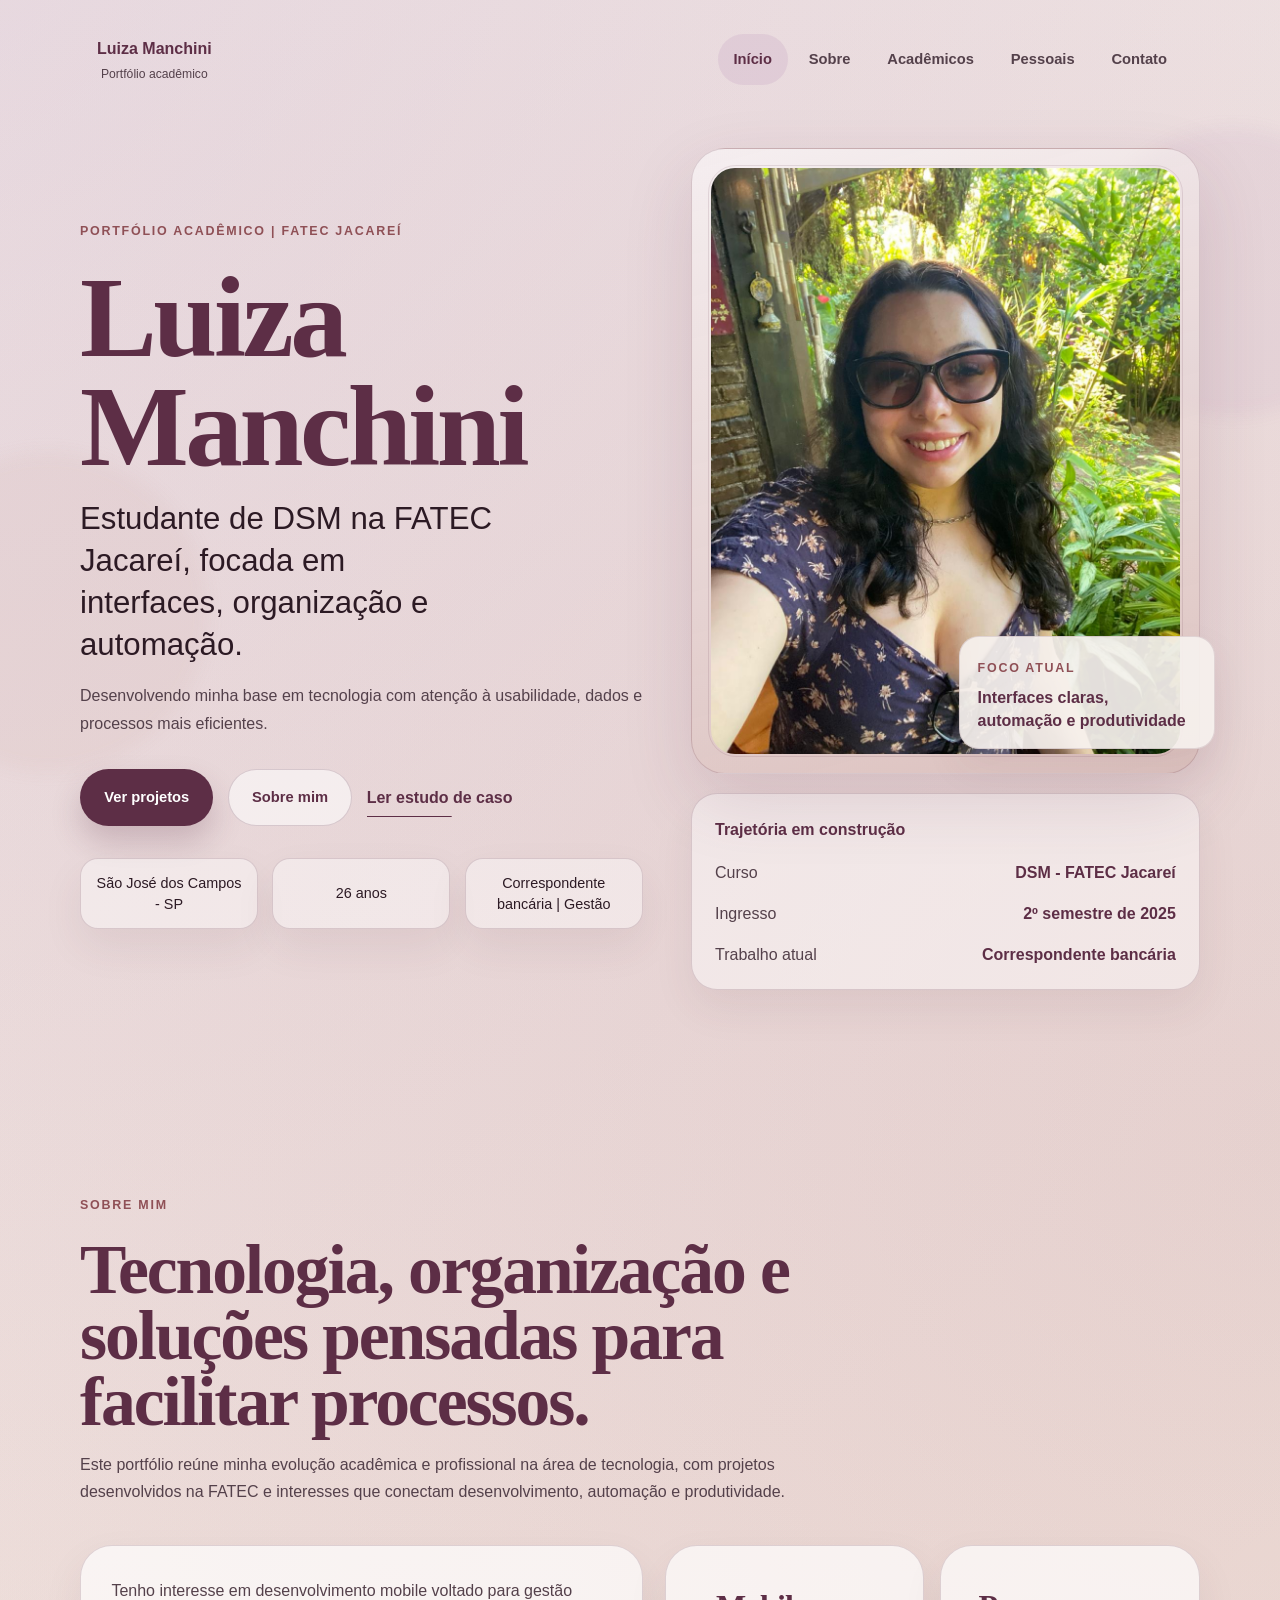
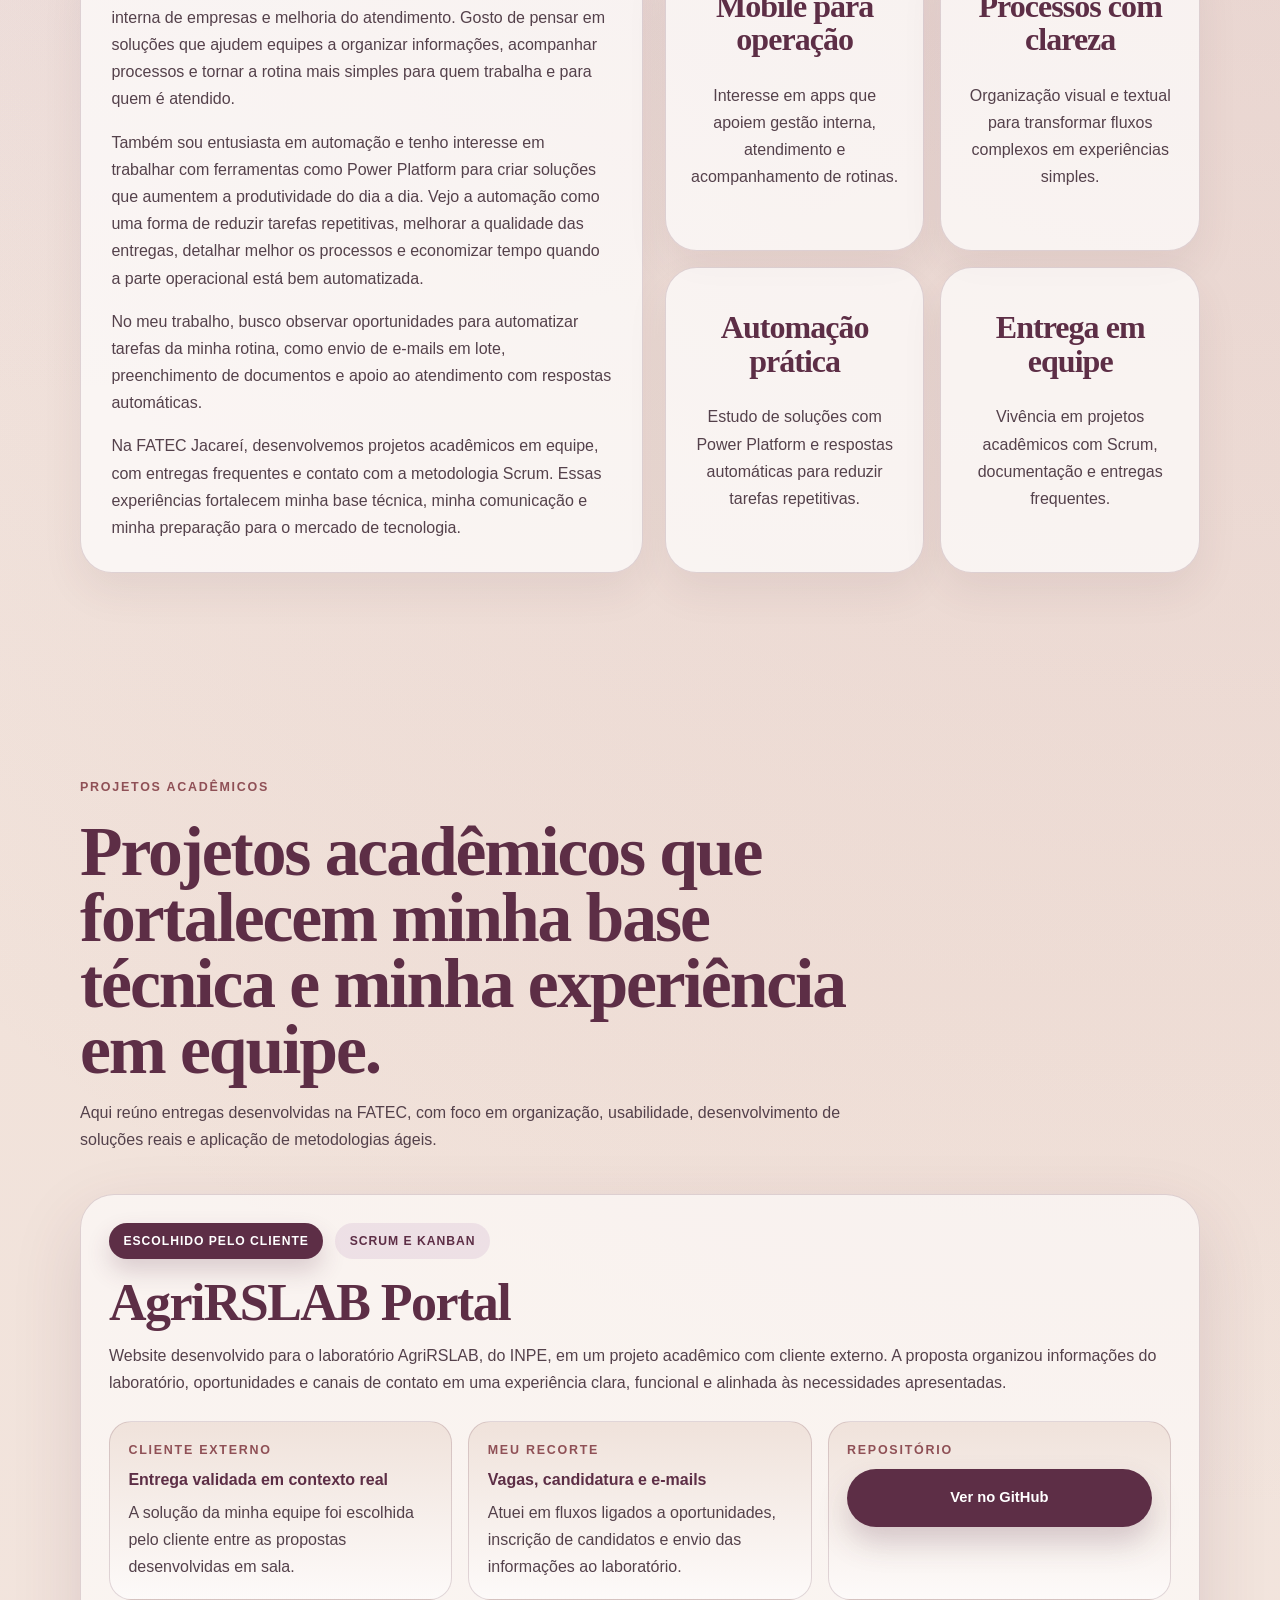
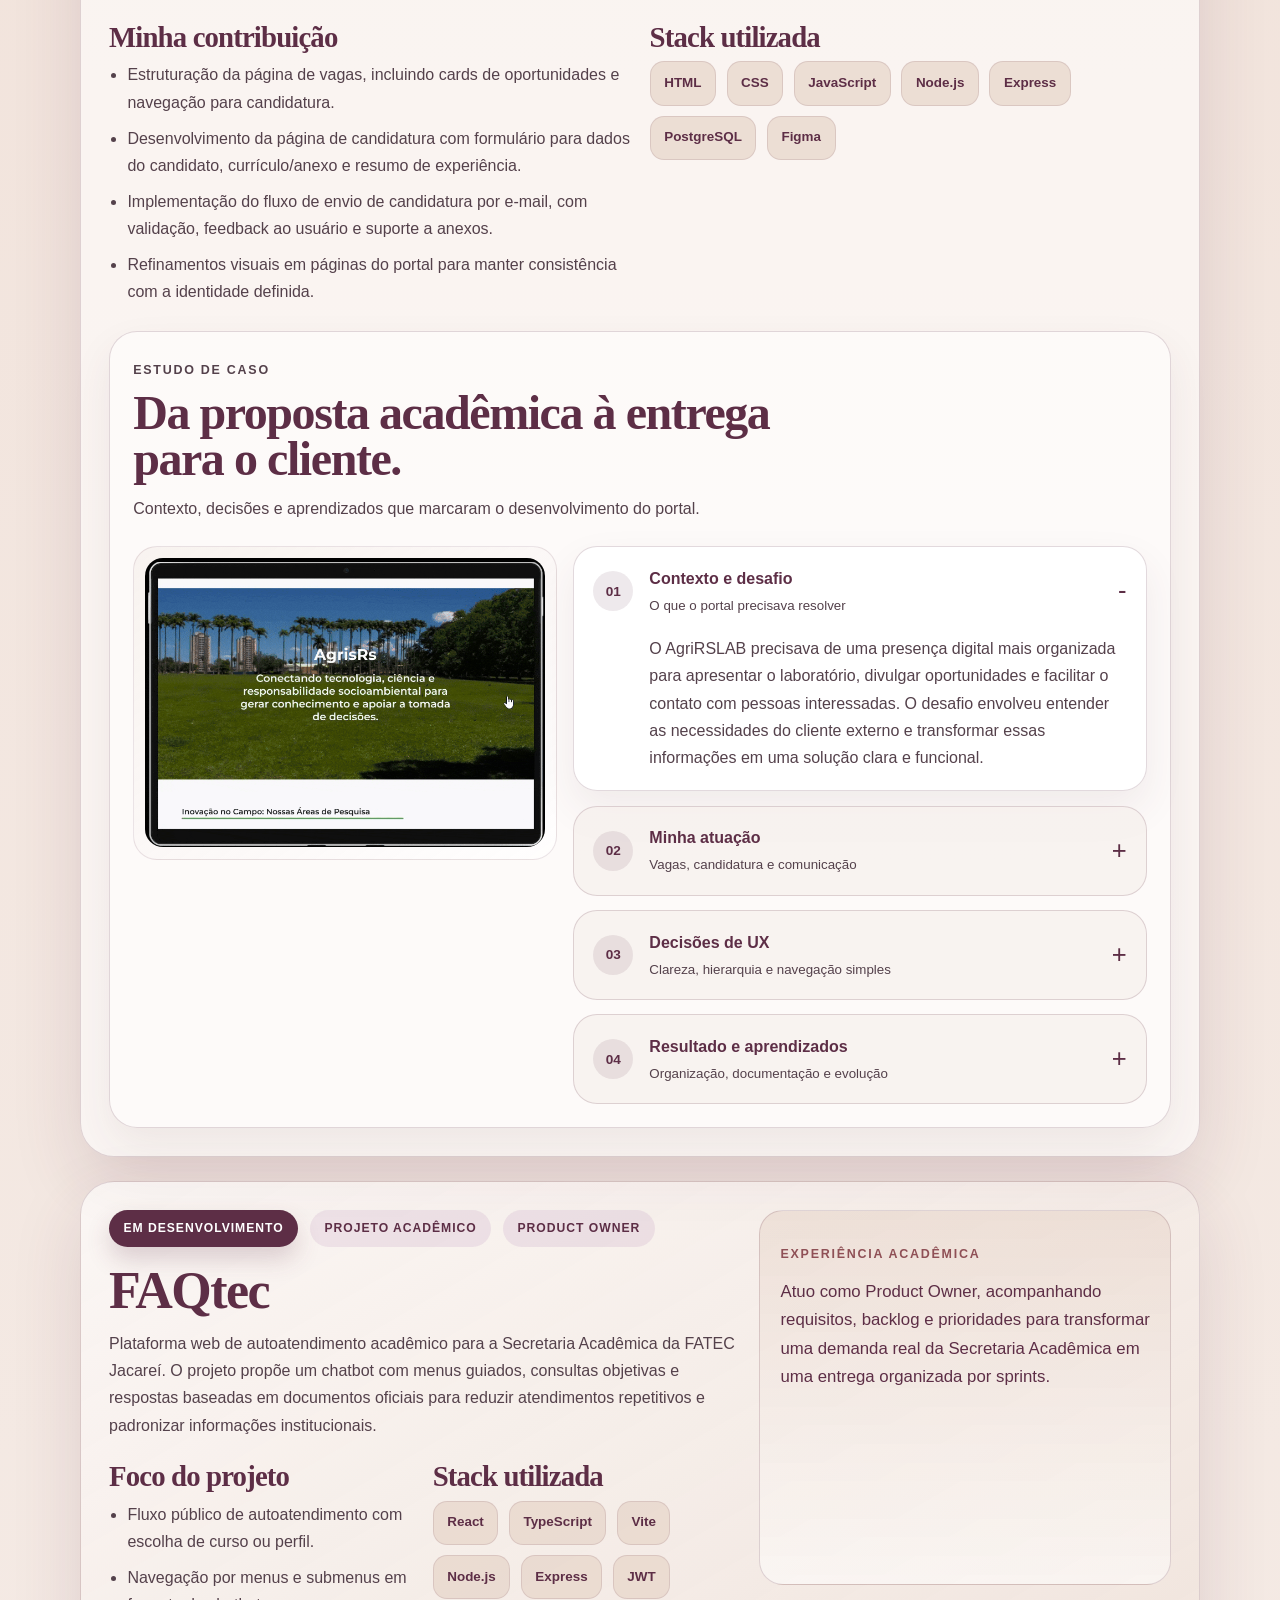
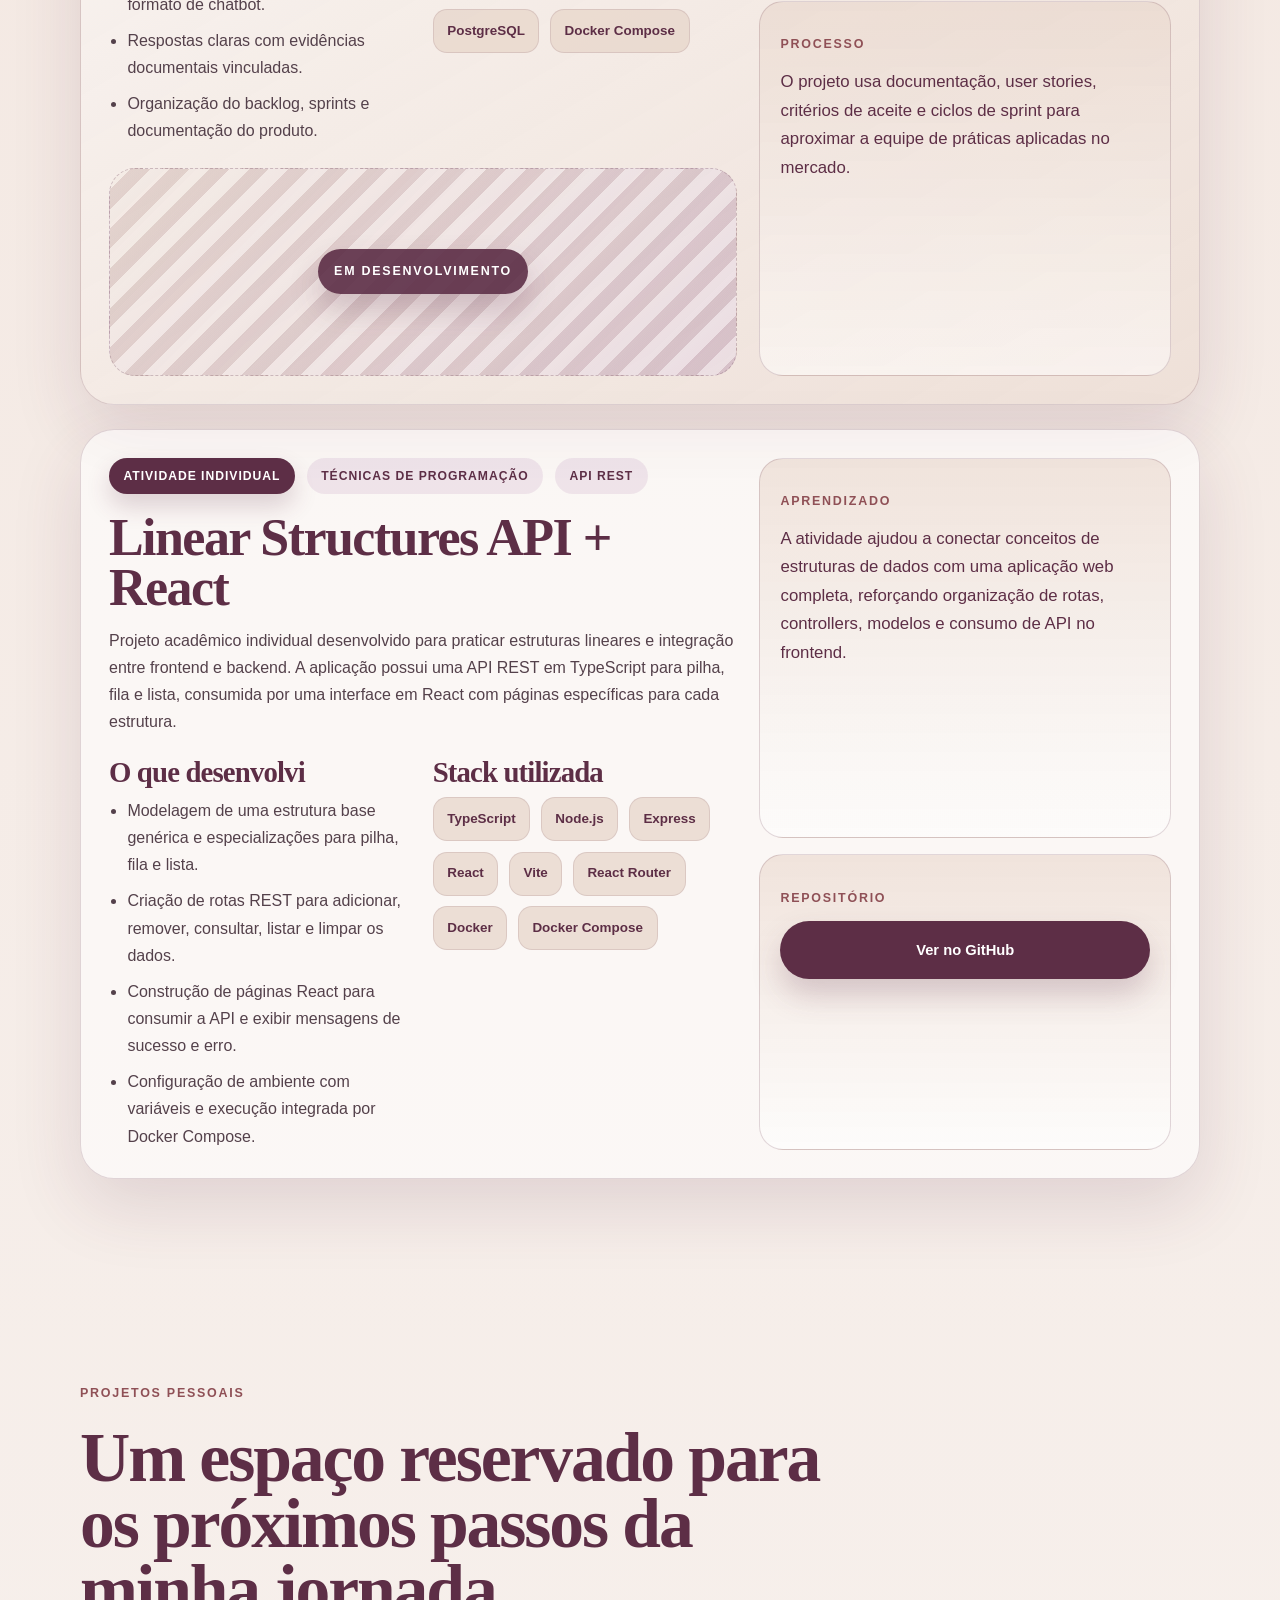
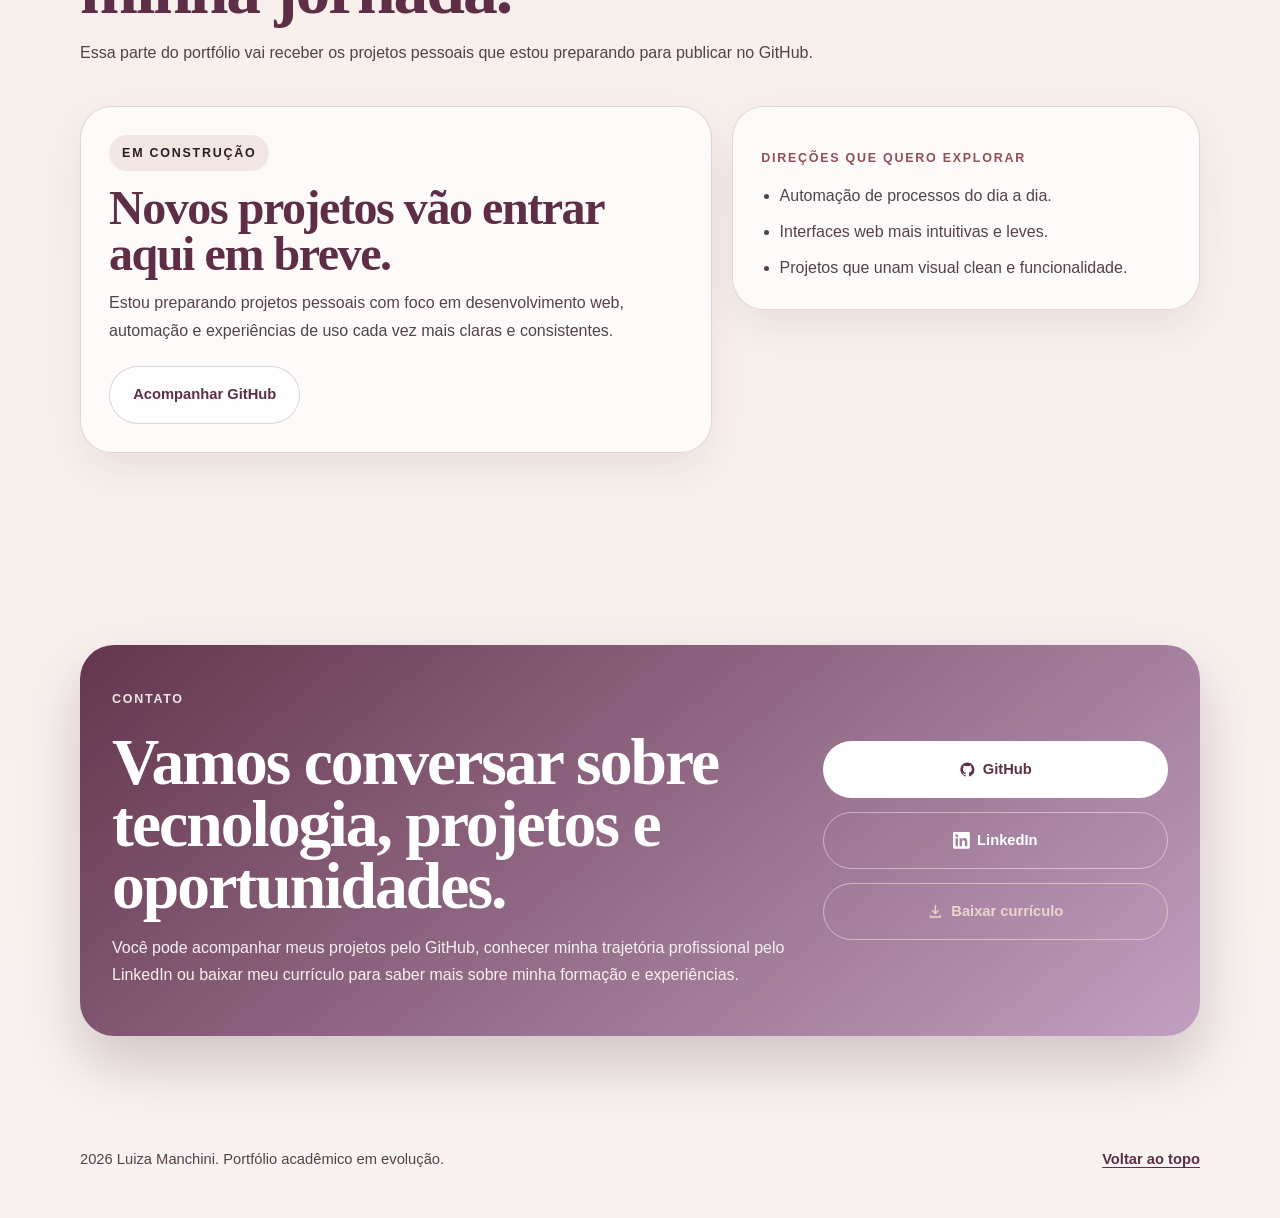
==== docs/index.html @ ffa5f42a "fix docs asset paths for pages" ====
<!doctype html>
<html lang="pt-BR">
<head>
  <meta charset="UTF-8">
  <meta name="viewport" content="width=device-width, initial-scale=1.0">
  <meta name="description" content="Portfólio acadêmico de Luiza Manchini, estudante de Desenvolvimento de Software Multiplataforma na FATEC Jacareí, com foco em interfaces claras, automação e produtividade.">
  <meta name="robots" content="index,follow">
  <meta property="og:locale" content="pt_BR">
  <meta property="og:type" content="website">
  <meta property="og:title" content="Luiza Manchini | Portfólio Acadêmico">
  <meta property="og:description" content="Projetos acadêmicos, processo criativo e evolução de Luiza Manchini em Desenvolvimento de Software Multiplataforma.">
  <meta property="og:image" content="../assets/images/perfil.jpeg">
  <meta name="twitter:card" content="summary_large_image">
  <meta name="twitter:title" content="Luiza Manchini | Portfólio Acadêmico">
  <meta name="twitter:description" content="Projetos acadêmicos, processo criativo e evolução de Luiza Manchini em Desenvolvimento de Software Multiplataforma.">
  <meta name="twitter:image" content="../assets/images/perfil.jpeg">
  <meta name="theme-color" content="#e8d6cb">
  <title>Luiza Manchini | Portfólio Acadêmico</title>
  <link rel="icon" type="image/svg+xml" href="../assets/icons/favicon.svg">
  <link rel="stylesheet" href="../css/style.css">
  <script>document.documentElement.classList.add('js-ready');</script>
  <script src="../js/script.js" defer></script>
</head>
<body>
  <a class="skip-link" href="#conteudo">Ir para o conteúdo principal</a>

  <header class="site-header">
    <div class="container header-inner">
      <div class="header-bar">
        <a class="brand" href="#inicio" aria-label="Ir para o início">
          <span class="brand-copy">
            <strong>Luiza Manchini</strong>
            <span>Portfólio acadêmico</span>
          </span>
        </a>

        <button class="menu-toggle" type="button" aria-expanded="false" aria-controls="site-navigation">
          <span class="menu-toggle-lines" aria-hidden="true">
            <span></span>
            <span></span>
            <span></span>
          </span>
          <span class="menu-toggle-label">Menu</span>
        </button>
      </div>

      <nav class="site-nav" id="site-navigation" aria-label="Navegação principal">
        <ul>
          <li><a href="#inicio">Início</a></li>
          <li><a href="#sobre">Sobre</a></li>
          <li><a href="#academicos">Acadêmicos</a></li>
          <li><a href="#pessoais">Pessoais</a></li>
          <li><a href="#contato">Contato</a></li>
        </ul>
      </nav>
    </div>
  </header>

  <main id="conteudo">
    <section class="section hero" id="inicio">
      <div class="container hero-grid">
        <div class="hero-copy" data-reveal>
          <p class="eyebrow">Portfólio acadêmico | FATEC Jacareí</p>
          <h1>Luiza Manchini</h1>
          <p class="hero-lead">Estudante de DSM na FATEC Jacareí, focada em interfaces, organização e automação.</p>
          <p class="hero-text">Desenvolvendo minha base em tecnologia com atenção à usabilidade, dados e processos mais eficientes.</p>

          <div class="hero-actions">
            <a class="button button-primary" href="#academicos">Ver projetos</a>
            <a class="button button-secondary" href="#sobre">Sobre mim</a>
            <a class="text-link" href="#agri-case">Ler estudo de caso</a>
          </div>

          <ul class="hero-points" aria-label="Informações principais">
            <li>São José dos Campos - SP</li>
            <li>26 anos</li>
            <li>Correspondente bancária | Gestão</li>
          </ul>
        </div>

        <div class="hero-visual" data-reveal>
          <div class="portrait-card">
            <span class="portrait-ring" aria-hidden="true"></span>
            <img src="../assets/images/perfil.jpeg" alt="Retrato de Luiza Manchini" width="960" height="1280" decoding="async" fetchpriority="high">

            <div class="floating-note">
              <span class="note-label">Foco atual</span>
              <strong>Interfaces claras, automação e produtividade</strong>
            </div>
          </div>

          <div class="hero-mini-card">
            <p class="mini-title">Trajetória em construção</p>
            <ul>
              <li><span>Curso</span><strong>DSM - FATEC Jacareí</strong></li>
              <li><span>Ingresso</span><strong>2º semestre de 2025</strong></li>
              <li><span>Trabalho atual</span><strong>Correspondente bancária</strong></li>
            </ul>
          </div>
        </div>
      </div>
    </section>

    <section class="section about-section" id="sobre">
      <div class="container">
        <div class="section-heading" data-reveal>
          <p class="section-kicker">Sobre mim</p>
          <h2>Tecnologia, organização e soluções pensadas para facilitar processos.</h2>
          <p>Este portfólio reúne minha evolução acadêmica e profissional na área de tecnologia, com projetos desenvolvidos na FATEC e interesses que conectam desenvolvimento, automação e produtividade.</p>
        </div>

        <div class="about-grid">
          <article class="about-card" data-reveal>
            <p>Tenho interesse em desenvolvimento mobile voltado para gestão interna de empresas e melhoria do atendimento. Gosto de pensar em soluções que ajudem equipes a organizar informações, acompanhar processos e tornar a rotina mais simples para quem trabalha e para quem é atendido.</p>
            <p>Também sou entusiasta em automação e tenho interesse em trabalhar com ferramentas como Power Platform para criar soluções que aumentem a produtividade do dia a dia. Vejo a automação como uma forma de reduzir tarefas repetitivas, melhorar a qualidade das entregas, detalhar melhor os processos e economizar tempo quando a parte operacional está bem automatizada.</p>
            <p>No meu trabalho, busco observar oportunidades para automatizar tarefas da minha rotina, como envio de e-mails em lote, preenchimento de documentos e apoio ao atendimento com respostas automáticas.</p>
            <p>Na FATEC Jacareí, desenvolvemos projetos acadêmicos em equipe, com entregas frequentes e contato com a metodologia Scrum. Essas experiências fortalecem minha base técnica, minha comunicação e minha preparação para o mercado de tecnologia.</p>
          </article>

          <div class="principles-grid" data-reveal>
            <article class="principle-card">
              <h3>Mobile para operação</h3>
              <p>Interesse em apps que apoiem gestão interna, atendimento e acompanhamento de rotinas.</p>
            </article>

            <article class="principle-card">
              <h3>Processos com clareza</h3>
              <p>Organização visual e textual para transformar fluxos complexos em experiências simples.</p>
            </article>

            <article class="principle-card">
              <h3>Automação prática</h3>
              <p>Estudo de soluções com Power Platform e respostas automáticas para reduzir tarefas repetitivas.</p>
            </article>

            <article class="principle-card">
              <h3>Entrega em equipe</h3>
              <p>Vivência em projetos acadêmicos com Scrum, documentação e entregas frequentes.</p>
            </article>
          </div>
        </div>
      </div>
    </section>

    <section class="section projects-section" id="academicos">
      <div class="container">
        <div class="section-heading" data-reveal>
          <p class="section-kicker">Projetos acadêmicos</p>
          <h2>Projetos acadêmicos que fortalecem minha base técnica e minha experiência em equipe.</h2>
          <p>Aqui reúno entregas desenvolvidas na FATEC, com foco em organização, usabilidade, desenvolvimento de soluções reais e aplicação de metodologias ágeis.</p>
        </div>

        <article class="project-feature project-feature-wide" data-reveal id="agri-case">
          <div class="project-main">
            <div class="project-badges">
              <span class="badge badge-highlight">Escolhido pelo cliente</span>
              <span class="badge">Scrum e Kanban</span>
            </div>

            <h3>AgriRSLAB Portal</h3>
            <p class="project-summary">Website desenvolvido para o laboratório AgriRSLAB, do INPE, em um projeto acadêmico com cliente externo. A proposta organizou informações do laboratório, oportunidades e canais de contato em uma experiência clara, funcional e alinhada às necessidades apresentadas.</p>

            <div class="project-insights" aria-label="Destaques do projeto AgriRSLAB">
              <article class="project-mini-panel">
                <span class="side-eyebrow">Cliente externo</span>
                <strong>Entrega validada em contexto real</strong>
                <p>A solução da minha equipe foi escolhida pelo cliente entre as propostas desenvolvidas em sala.</p>
              </article>

              <article class="project-mini-panel">
                <span class="side-eyebrow">Meu recorte</span>
                <strong>Vagas, candidatura e e-mails</strong>
                <p>Atuei em fluxos ligados a oportunidades, inscrição de candidatos e envio das informações ao laboratório.</p>
              </article>

              <article class="project-mini-panel">
                <span class="side-eyebrow">Repositório</span>
                <a class="button button-primary button-block" href="https://github.com/404NotFound-ABP/AgriRSLAB_Portal" target="_blank" rel="noopener noreferrer">Ver no GitHub</a>
              </article>
            </div>

            <div class="project-split">
              <div>
                <h4>Minha contribuição</h4>
                <ul class="detail-list">
                  <li>Estruturação da página de vagas, incluindo cards de oportunidades e navegação para candidatura.</li>
                  <li>Desenvolvimento da página de candidatura com formulário para dados do candidato, currículo/anexo e resumo de experiência.</li>
                  <li>Implementação do fluxo de envio de candidatura por e-mail, com validação, feedback ao usuário e suporte a anexos.</li>
                  <li>Refinamentos visuais em páginas do portal para manter consistência com a identidade definida.</li>
                </ul>
              </div>

              <div>
                <h4>Stack utilizada</h4>
                <div class="tag-list" aria-label="Tecnologias utilizadas">
                  <span class="tag">HTML</span>
                  <span class="tag">CSS</span>
                  <span class="tag">JavaScript</span>
                  <span class="tag">Node.js</span>
                  <span class="tag">Express</span>
                  <span class="tag">PostgreSQL</span>
                  <span class="tag">Figma</span>
                </div>
              </div>
            </div>

            <section class="case-study-shell" aria-labelledby="case-study-title">
              <div class="case-study-intro">
                <p class="section-kicker">Estudo de caso</p>
                <h4 id="case-study-title">Da proposta acadêmica à entrega para o cliente.</h4>
                <p>Contexto, decisões e aprendizados que marcaram o desenvolvimento do portal.</p>
              </div>

              <div class="case-study-content">
                <div class="project-demo-card">
                  <img src="../assets/images/GifFigma.gif" alt="Demonstração visual do protótipo do projeto AgriRSLAB" loading="lazy" decoding="async">
                </div>

                <div class="case-study-list" aria-label="Etapas do estudo de caso">
                  <details class="case-item" open>
                    <summary>
                      <span class="case-item-index">01</span>
                      <span>
                        <strong>Contexto e desafio</strong>
                        <small>O que o portal precisava resolver</small>
                      </span>
                    </summary>
                    <p>O AgriRSLAB precisava de uma presença digital mais organizada para apresentar o laboratório, divulgar oportunidades e facilitar o contato com pessoas interessadas. O desafio envolveu entender as necessidades do cliente externo e transformar essas informações em uma solução clara e funcional.</p>
                  </details>

                  <details class="case-item">
                    <summary>
                      <span class="case-item-index">02</span>
                      <span>
                        <strong>Minha atuação</strong>
                        <small>Vagas, candidatura e comunicação</small>
                      </span>
                    </summary>
                    <p>Atuei principalmente no fluxo de vagas e candidatura, estruturando a visualização das oportunidades, a tela de inscrição e o envio das informações por e-mail, incluindo validação de campos, retorno para o usuário e suporte a currículo anexado.</p>
                  </details>

                  <details class="case-item">
                    <summary>
                      <span class="case-item-index">03</span>
                      <span>
                        <strong>Decisões de UX</strong>
                        <small>Clareza, hierarquia e navegação simples</small>
                      </span>
                    </summary>
                    <p>As escolhas priorizaram leitura fluida, hierarquia visual clara e caminhos objetivos para que visitantes entendessem rapidamente o laboratório, encontrassem informações importantes e acessassem oportunidades com facilidade.</p>
                  </details>

                  <details class="case-item">
                    <summary>
                      <span class="case-item-index">04</span>
                      <span>
                        <strong>Resultado e aprendizados</strong>
                        <small>Organização, documentação e evolução</small>
                      </span>
                    </summary>
                    <p>Ter a solução escolhida pelo cliente reforçou a importância de alinhar design, funcionalidade e organização em equipe. O uso de Scrum, Kanban, Trello e UML também ajudou a visualizar fluxos, dividir responsabilidades e evoluir a entrega com mais segurança.</p>
                  </details>
                </div>
              </div>
            </section>
          </div>
        </article>

        <article class="project-feature project-feature-secondary" data-reveal>
          <div class="project-main">
            <div class="project-badges">
              <span class="badge badge-highlight">Em desenvolvimento</span>
              <span class="badge">Projeto acadêmico</span>
              <span class="badge">Product Owner</span>
            </div>

            <h3>FAQtec</h3>
            <p class="project-summary">Plataforma web de autoatendimento acadêmico para a Secretaria Acadêmica da FATEC Jacareí. O projeto propõe um chatbot com menus guiados, consultas objetivas e respostas baseadas em documentos oficiais para reduzir atendimentos repetitivos e padronizar informações institucionais.</p>

            <div class="project-split">
              <div>
                <h4>Foco do projeto</h4>
                <ul class="detail-list">
                  <li>Fluxo público de autoatendimento com escolha de curso ou perfil.</li>
                  <li>Navegação por menus e submenus em formato de chatbot.</li>
                  <li>Respostas claras com evidências documentais vinculadas.</li>
                  <li>Organização do backlog, sprints e documentação do produto.</li>
                </ul>
              </div>

              <div>
                <h4>Stack utilizada</h4>
                <div class="tag-list" aria-label="Tecnologias utilizadas no FAQtec">
                  <span class="tag">React</span>
                  <span class="tag">TypeScript</span>
                  <span class="tag">Vite</span>
                  <span class="tag">Node.js</span>
                  <span class="tag">Express</span>
                  <span class="tag">JWT</span>
                  <span class="tag">PostgreSQL</span>
                  <span class="tag">Docker Compose</span>
                </div>
              </div>
            </div>

            <div class="project-placeholder-media" aria-label="Espaço reservado para demonstração visual do FAQtec">
              <span>EM DESENVOLVIMENTO</span>
            </div>
          </div>

          <aside class="project-side">
            <div class="project-side-card">
              <p class="side-eyebrow">Experiência acadêmica</p>
              <p class="side-highlight">Atuo como Product Owner, acompanhando requisitos, backlog e prioridades para transformar uma demanda real da Secretaria Acadêmica em uma entrega organizada por sprints.</p>
            </div>

            <div class="project-side-card">
              <p class="side-eyebrow">Processo</p>
              <p class="side-highlight">O projeto usa documentação, user stories, critérios de aceite e ciclos de sprint para aproximar a equipe de práticas aplicadas no mercado.</p>
            </div>
          </aside>
        </article>

        <article class="project-feature" data-reveal>
          <div class="project-main">
            <div class="project-badges">
              <span class="badge badge-highlight">Atividade individual</span>
              <span class="badge">Técnicas de Programação</span>
              <span class="badge">API REST</span>
            </div>

            <h3>Linear Structures API + React</h3>
            <p class="project-summary">Projeto acadêmico individual desenvolvido para praticar estruturas lineares e integração entre frontend e backend. A aplicação possui uma API REST em TypeScript para pilha, fila e lista, consumida por uma interface em React com páginas específicas para cada estrutura.</p>

            <div class="project-split">
              <div>
                <h4>O que desenvolvi</h4>
                <ul class="detail-list">
                  <li>Modelagem de uma estrutura base genérica e especializações para pilha, fila e lista.</li>
                  <li>Criação de rotas REST para adicionar, remover, consultar, listar e limpar os dados.</li>
                  <li>Construção de páginas React para consumir a API e exibir mensagens de sucesso e erro.</li>
                  <li>Configuração de ambiente com variáveis e execução integrada por Docker Compose.</li>
                </ul>
              </div>

              <div>
                <h4>Stack utilizada</h4>
                <div class="tag-list" aria-label="Tecnologias utilizadas no Linear Structures API + React">
                  <span class="tag">TypeScript</span>
                  <span class="tag">Node.js</span>
                  <span class="tag">Express</span>
                  <span class="tag">React</span>
                  <span class="tag">Vite</span>
                  <span class="tag">React Router</span>
                  <span class="tag">Docker</span>
                  <span class="tag">Docker Compose</span>
                </div>
              </div>
            </div>
          </div>

          <aside class="project-side">
            <div class="project-side-card">
              <p class="side-eyebrow">Aprendizado</p>
              <p class="side-highlight">A atividade ajudou a conectar conceitos de estruturas de dados com uma aplicação web completa, reforçando organização de rotas, controllers, modelos e consumo de API no frontend.</p>
            </div>

            <div class="project-side-card">
              <p class="side-eyebrow">Repositório</p>
              <a class="button button-primary button-block" href="https://github.com/Luiza-Manchini/linear-structures-api-react" target="_blank" rel="noopener noreferrer">Ver no GitHub</a>
            </div>
          </aside>
        </article>
      </div>
    </section>

    <section class="section personal-section" id="pessoais">
      <div class="container">
        <div class="section-heading" data-reveal>
          <p class="section-kicker">Projetos pessoais</p>
          <h2>Um espaço reservado para os próximos passos da minha jornada.</h2>
          <p>Essa parte do portfólio vai receber os projetos pessoais que estou preparando para publicar no GitHub.</p>
        </div>

        <div class="personal-grid">
          <article class="placeholder-card" data-reveal>
            <span class="status-pill">Em construção</span>
            <h3>Novos projetos vão entrar aqui em breve.</h3>
            <p>Estou preparando projetos pessoais com foco em desenvolvimento web, automação e experiências de uso cada vez mais claras e consistentes.</p>
            <a class="button button-secondary" href="https://github.com/Luiza-Manchini" target="_blank" rel="noopener noreferrer">Acompanhar GitHub</a>
          </article>

          <aside class="idea-card" data-reveal>
            <p class="side-eyebrow">Direções que quero explorar</p>
            <ul class="detail-list">
              <li>Automação de processos do dia a dia.</li>
              <li>Interfaces web mais intuitivas e leves.</li>
              <li>Projetos que unam visual clean e funcionalidade.</li>
            </ul>
          </aside>
        </div>
      </div>
    </section>

    <section class="section contact-section" id="contato">
      <div class="container contact-shell" data-reveal>
        <div class="contact-copy">
          <p class="section-kicker">Contato</p>
          <h2>Vamos conversar sobre tecnologia, projetos e oportunidades.</h2>
          <p>Você pode acompanhar meus projetos pelo GitHub, conhecer minha trajetória profissional pelo LinkedIn ou baixar meu currículo para saber mais sobre minha formação e experiências.</p>
        </div>

        <div class="contact-actions">
          <a class="button button-primary button-block" href="https://github.com/Luiza-Manchini" target="_blank" rel="noopener noreferrer">
            <svg class="button-icon" viewBox="0 0 24 24" aria-hidden="true"><path d="M12 2C6.48 2 2 6.58 2 12.26c0 4.54 2.87 8.39 6.84 9.75.5.09.68-.22.68-.49 0-.24-.01-.88-.01-1.73-2.78.62-3.37-1.37-3.37-1.37-.45-1.18-1.11-1.49-1.11-1.49-.91-.64.07-.63.07-.63 1 .07 1.53 1.06 1.53 1.06.9 1.57 2.36 1.12 2.93.86.09-.67.35-1.12.63-1.38-2.22-.26-4.56-1.14-4.56-5.07 0-1.12.39-2.03 1.03-2.75-.1-.26-.45-1.3.1-2.71 0 0 .84-.28 2.75 1.05A9.34 9.34 0 0 1 12 7.02c.85 0 1.7.12 2.5.34 1.9-1.33 2.74-1.05 2.74-1.05.55 1.41.2 2.45.1 2.71.64.72 1.03 1.63 1.03 2.75 0 3.94-2.34 4.8-4.57 5.06.36.32.68.95.68 1.92 0 1.38-.01 2.5-.01 2.84 0 .27.18.59.69.49A10.1 10.1 0 0 0 22 12.26C22 6.58 17.52 2 12 2Z"/></svg>
            GitHub
          </a>
          <a class="button button-secondary button-block" href="https://www.linkedin.com/in/luiza-manchini-b51a7b336/" target="_blank" rel="noopener noreferrer">
            <svg class="button-icon" viewBox="0 0 24 24" aria-hidden="true"><path d="M20.45 20.45h-3.56v-5.58c0-1.33-.03-3.04-1.85-3.04-1.85 0-2.13 1.44-2.13 2.94v5.68H9.35V8.98h3.42v1.57h.05c.48-.9 1.64-1.85 3.37-1.85 3.6 0 4.27 2.37 4.27 5.46v6.29ZM5.33 7.41a2.06 2.06 0 1 1 0-4.12 2.06 2.06 0 0 1 0 4.12Zm1.78 13.04H3.55V8.98h3.56v11.47ZM22.22 0H1.77C.79 0 0 .77 0 1.72v20.56C0 23.23.79 24 1.77 24h20.45c.98 0 1.78-.77 1.78-1.72V1.72C24 .77 23.2 0 22.22 0Z"/></svg>
            LinkedIn
          </a>
          <a class="button button-secondary button-block" href="../assets/documents/CV.pdf" download>
            <svg class="button-icon" viewBox="0 0 24 24" aria-hidden="true"><path d="M12 3a1 1 0 0 1 1 1v8.59l2.3-2.3a1 1 0 1 1 1.4 1.42l-4 4a1 1 0 0 1-1.4 0l-4-4a1 1 0 1 1 1.4-1.42l2.3 2.3V4a1 1 0 0 1 1-1Zm-7 14a1 1 0 0 1 1 1v1h12v-1a1 1 0 1 1 2 0v2a1 1 0 0 1-1 1H5a1 1 0 0 1-1-1v-2a1 1 0 0 1 1-1Z"/></svg>
            Baixar currículo
          </a>
        </div>
      </div>
    </section>
  </main>

  <footer class="site-footer">
    <div class="container footer-inner">
      <p><span id="current-year"></span> Luiza Manchini. Portfólio acadêmico em evolução.</p>
      <a href="#inicio">Voltar ao topo</a>
    </div>
  </footer>
</body>
</html>
---- css/style.css ----
:root {
  --powder-petal: #e8d6cb;
  --cotton-rose: #d0ada7;
  --terracotta-clay: #8f5056;
  --blackberry-cream: #5d2e46;
  --amethyst-smoke: #b58db6;
  --paper: #f7f1ee;
  --ink: #2c1a24;
  --muted: #54414b;
  --border: rgba(93, 46, 70, 0.18);
  --surface: rgba(255, 255, 255, 0.68);
  --shadow-soft: 0 18px 40px rgba(93, 46, 70, 0.08);
  --shadow-strong: 0 26px 70px rgba(93, 46, 70, 0.14);
  --radius-lg: 32px;
  --radius-md: 24px;
  --radius-sm: 18px;
}

* {
  box-sizing: border-box;
}

html {
  scroll-behavior: smooth;
  scroll-padding-top: 7rem;
}

body {
  margin: 0;
  min-height: 100vh;
  font-family: "Sora", sans-serif;
  color: var(--ink);
  line-height: 1.7;
  background:
    radial-gradient(circle at top left, rgba(181, 141, 182, 0.22), transparent 26%),
    radial-gradient(circle at right 15%, rgba(173, 106, 108, 0.18), transparent 30%),
    linear-gradient(180deg, #f7f1ee 0%, #f1e2da 34%, #f8f3f0 100%);
}

body::before,
body::after {
  content: "";
  position: fixed;
  inset: auto;
  border-radius: 999px;
  pointer-events: none;
  filter: blur(8px);
  opacity: 0.6;
  z-index: 0;
}

body::before {
  top: 8rem;
  right: -6rem;
  width: 18rem;
  height: 18rem;
  background: rgba(181, 141, 182, 0.18);
}

body::after {
  left: -7rem;
  bottom: 8rem;
  width: 20rem;
  height: 20rem;
  background: rgba(208, 173, 167, 0.22);
}

img {
  display: block;
  max-width: 100%;
  height: auto;
}

a {
  color: inherit;
  text-decoration: none;
  text-decoration-thickness: 0.08em;
  text-underline-offset: 0.18em;
}

a:focus-visible,
button:focus-visible {
  outline: 3px solid rgba(93, 46, 70, 0.38);
  outline-offset: 4px;
}

button,
input,
textarea,
select {
  font: inherit;
}

.skip-link {
  position: absolute;
  top: -4rem;
  left: 1rem;
  padding: 0.9rem 1.1rem;
  border-radius: 999px;
  background: var(--blackberry-cream);
  color: #fff;
  z-index: 30;
}

.skip-link:focus {
  top: 1rem;
}

.container {
  width: min(1120px, calc(100% - 2rem));
  margin: 0 auto;
  position: relative;
  z-index: 1;
}

.section {
  padding: 6rem 0;
  scroll-margin-top: 7rem;
}

.site-header {
  position: sticky;
  top: 0;
  z-index: 20;
  padding-top: 1rem;
}

.header-inner {
  display: flex;
  align-items: center;
  justify-content: space-between;
  gap: 1.25rem;
  padding: 0.9rem 1rem;
  border-radius: 999px;
  border: 1px solid transparent;
  transition: background-color 0.3s ease, border-color 0.3s ease, box-shadow 0.3s ease, transform 0.3s ease;
}

.header-bar {
  display: flex;
  align-items: center;
  justify-content: space-between;
  gap: 1rem;
  flex: 1 1 0;
}

.site-header.is-scrolled .header-inner {
  background: rgba(247, 241, 238, 0.92);
  border-color: var(--border);
  box-shadow: var(--shadow-soft);
}

@supports (backdrop-filter: blur(16px)) {
  .site-header.is-scrolled .header-inner {
    background: rgba(247, 241, 238, 0.82);
    backdrop-filter: blur(16px);
  }
}

.brand {
  display: inline-flex;
  align-items: center;
  padding: 0.2rem 0;
  min-width: 12rem;
}

.brand-copy {
  display: grid;
  gap: 0.12rem;
  text-align: center;
}

.brand-copy strong {
  font-size: 1rem;
  color: var(--blackberry-cream);
}

.brand-copy span {
  font-size: 0.76rem;
  color: var(--muted);
}

.menu-toggle {
  display: none;
  align-items: center;
  gap: 0.75rem;
  padding: 0.75rem 0.95rem;
  border: 1px solid rgba(93, 46, 70, 0.2);
  border-radius: 999px;
  background: rgba(255, 255, 255, 0.6);
  color: var(--blackberry-cream);
  font-weight: 600;
}

.menu-toggle-lines {
  display: grid;
  gap: 0.22rem;
}

.menu-toggle-lines span {
  width: 1rem;
  height: 2px;
  border-radius: 999px;
  background: currentColor;
  transform-origin: center;
  transition: transform 0.25s ease, opacity 0.25s ease;
}

.menu-toggle[aria-expanded="true"] .menu-toggle-lines span:nth-child(1) {
  transform: translateY(6px) rotate(45deg);
}

.menu-toggle[aria-expanded="true"] .menu-toggle-lines span:nth-child(2) {
  opacity: 0;
}

.menu-toggle[aria-expanded="true"] .menu-toggle-lines span:nth-child(3) {
  transform: translateY(-6px) rotate(-45deg);
}

.site-nav {
  min-width: 0;
}

.site-nav ul {
  display: flex;
  align-items: center;
  gap: 0.3rem;
  list-style: none;
  margin: 0;
  padding: 0;
}

.site-nav a {
  display: inline-flex;
  align-items: center;
  justify-content: center;
  padding: 0.8rem 1rem;
  border-radius: 999px;
  color: var(--muted);
  font-size: 0.92rem;
  font-weight: 600;
  white-space: nowrap;
  transition: color 0.25s ease, background-color 0.25s ease;
}

.site-nav a:hover,
.site-nav a.is-active,
.site-nav a[aria-current="location"] {
  color: var(--blackberry-cream);
  background: rgba(181, 141, 182, 0.18);
}

.hero {
  padding-top: 2.8rem;
}

.hero-grid {
  display: grid;
  grid-template-columns: minmax(0, 1.05fr) minmax(340px, 0.95fr);
  gap: 3rem;
  align-items: center;
}

.eyebrow,
.section-kicker,
.note-label,
.side-eyebrow,
.status-pill {
  display: inline-flex;
  align-items: center;
  gap: 0.35rem;
  font-size: 0.78rem;
  font-weight: 700;
  letter-spacing: 0.14em;
  text-transform: uppercase;
}

.eyebrow,
.section-kicker,
.note-label,
.side-eyebrow {
  color: var(--terracotta-clay);
}

h1,
h2,
h3,
h4 {
  margin: 0;
  font-family: "Cormorant Garamond", serif;
  font-weight: 600;
  line-height: 0.95;
  letter-spacing: -0.03em;
}

h1 {
  margin-top: 0.5rem;
  margin-bottom: 1rem;
  font-size: clamp(4rem, 12vw, 7.2rem);
  color: var(--blackberry-cream);
}

.hero-lead {
  max-width: 24ch;
  margin: 0 0 1rem;
  font-size: clamp(1.35rem, 2.7vw, 1.95rem);
  line-height: 1.35;
}

.hero-text,
.section-heading p:not(.section-kicker),
.project-summary,
.placeholder-card p,
.about-card p,
.contact-copy p:last-child,
.detail-list,
.principle-card p {
  color: var(--muted);
}

.hero-text {
  max-width: 38rem;
  margin: 0 0 2rem;
}

.hero-actions {
  display: flex;
  flex-wrap: wrap;
  gap: 0.9rem;
  margin-bottom: 2rem;
}

.button {
  display: inline-flex;
  align-items: center;
  justify-content: center;
  gap: 0.45rem;
  padding: 0.95rem 1.45rem;
  border: 1px solid transparent;
  border-radius: 999px;
  font-size: 0.92rem;
  font-weight: 600;
  transition: transform 0.25s ease, background-color 0.25s ease, border-color 0.25s ease, color 0.25s ease, box-shadow 0.25s ease;
}

.button-icon {
  width: 1.05rem;
  height: 1.05rem;
  flex: 0 0 auto;
  fill: currentColor;
}

.button:hover {
  transform: translateY(-2px);
}

.button-primary {
  background: var(--blackberry-cream);
  color: #fff;
  box-shadow: 0 16px 30px rgba(93, 46, 70, 0.22);
}

.button-primary:hover {
  background: #4d2238;
}

.button-secondary {
  background: rgba(255, 255, 255, 0.56);
  border-color: rgba(93, 46, 70, 0.2);
  color: var(--blackberry-cream);
}

.button-secondary:hover {
  background: rgba(255, 255, 255, 0.78);
}

.button-block {
  width: 100%;
}

.text-link {
  align-self: center;
  padding: 0.85rem 0;
  color: var(--blackberry-cream);
  font-weight: 600;
  position: relative;
}

.text-link::after {
  content: "";
  position: absolute;
  left: 0;
  bottom: 0.5rem;
  width: 100%;
  height: 1px;
  background: currentColor;
  transform: scaleX(0.58);
  transform-origin: left;
  transition: transform 0.25s ease;
}

.text-link:hover::after {
  transform: scaleX(1);
}

.hero-points {
  display: grid;
  grid-template-columns: repeat(3, minmax(0, 1fr));
  gap: 0.9rem;
  list-style: none;
  margin: 0;
  padding: 0;
}

.hero-points li {
  min-height: 4.45rem;
  display: flex;
  align-items: center;
  justify-content: center;
  padding: 0.82rem 0.95rem;
  border-radius: 18px;
  border: 1px solid var(--border);
  background: rgba(255, 255, 255, 0.42);
  box-shadow: var(--shadow-soft);
  font-size: 0.9rem;
  line-height: 1.45;
  text-align: center;
}

.portrait-card,
.hero-mini-card,
.about-card,
.principle-card,
.project-feature,
.placeholder-card,
.idea-card {
  border: 1px solid var(--border);
  box-shadow: var(--shadow-soft);
}

.portrait-card {
  position: relative;
  padding: 1.2rem;
  border-radius: 34px;
  background: linear-gradient(165deg, rgba(255, 255, 255, 0.55), rgba(208, 173, 167, 0.48));
  box-shadow: var(--shadow-strong);
}

.portrait-ring {
  position: absolute;
  inset: 1rem;
  border: 1px solid rgba(93, 46, 70, 0.12);
  border-radius: 28px;
  pointer-events: none;
}

.portrait-card img {
  width: 100%;
  aspect-ratio: 4 / 5;
  object-fit: cover;
  border-radius: 24px;
}

.floating-note {
  position: absolute;
  right: -1rem;
  bottom: 1.5rem;
  max-width: 16rem;
  padding: 1rem 1.1rem;
  border-radius: 20px;
  border: 1px solid rgba(93, 46, 70, 0.14);
  background: rgba(247, 241, 238, 0.92);
  box-shadow: var(--shadow-soft);
}

.floating-note strong {
  display: block;
  margin-top: 0.35rem;
  color: var(--blackberry-cream);
  line-height: 1.45;
}

.hero-mini-card {
  margin-top: 1.2rem;
  padding: 1.35rem 1.45rem;
  border-radius: 26px;
  background: rgba(255, 255, 255, 0.45);
}

.mini-title {
  margin: 0;
  color: var(--blackberry-cream);
  font-weight: 600;
}

.hero-mini-card ul {
  display: grid;
  gap: 0.85rem;
  list-style: none;
  margin: 1rem 0 0;
  padding: 0;
}

.hero-mini-card li {
  display: flex;
  justify-content: space-between;
  gap: 1rem;
}

.hero-mini-card span {
  color: var(--muted);
}

.hero-mini-card strong {
  text-align: right;
  color: var(--blackberry-cream);
}

.section-heading {
  max-width: 48rem;
  margin-bottom: 2.5rem;
}

.section-heading h2 {
  margin: 0.5rem 0 1rem;
  font-size: clamp(2.9rem, 6.4vw, 4.35rem);
  color: var(--blackberry-cream);
}

.about-grid {
  display: grid;
  grid-template-columns: minmax(0, 1fr) minmax(0, 0.95fr);
  gap: 1.35rem;
}

.about-card,
.principle-card,
.placeholder-card,
.idea-card {
  border-radius: var(--radius-lg);
  background: var(--surface);
}

.about-card {
  padding: 1.9rem;
}

.about-card p {
  margin: 0;
}

.about-card p + p {
  margin-top: 1rem;
}

.principles-grid {
  display: grid;
  grid-template-columns: repeat(2, minmax(0, 1fr));
  gap: 1rem;
}

.principle-card {
  min-height: 11rem;
  display: grid;
  align-content: center;
  justify-items: center;
  padding: 1.4rem;
  text-align: center;
}

.principle-card h3 {
  margin-bottom: 0.55rem;
  font-size: clamp(1.65rem, 3vw, 2rem);
  line-height: 1.05;
  color: var(--blackberry-cream);
}

.project-feature {
  display: grid;
  grid-template-columns: minmax(0, 1.16fr) minmax(270px, 0.76fr);
  gap: 1.4rem;
  padding: 1.75rem;
  border-radius: 34px;
  background: rgba(255, 255, 255, 0.58);
  box-shadow: var(--shadow-strong);
}

.project-feature + .project-feature {
  margin-top: 1.5rem;
}

.project-feature-secondary {
  background: linear-gradient(150deg, rgba(255, 255, 255, 0.62), rgba(232, 214, 203, 0.5));
}

.project-feature-wide {
  grid-template-columns: 1fr;
}

.project-insights {
  display: grid;
  grid-template-columns: repeat(3, minmax(0, 1fr));
  gap: 1rem;
  margin: 0 0 1.5rem;
}

.project-mini-panel {
  display: grid;
  align-content: start;
  gap: 0.5rem;
  padding: 1.15rem;
  border: 1px solid var(--border);
  border-radius: 22px;
  background: linear-gradient(180deg, rgba(232, 214, 203, 0.58), rgba(255, 255, 255, 0.58));
}

.project-mini-panel strong {
  color: var(--blackberry-cream);
  line-height: 1.35;
}

.project-mini-panel p {
  margin: 0;
  color: var(--muted);
}

.project-placeholder-media {
  min-height: 13rem;
  display: grid;
  place-items: center;
  margin-top: 1.45rem;
  border: 1px dashed rgba(93, 46, 70, 0.26);
  border-radius: 26px;
  background:
    repeating-linear-gradient(
      -45deg,
      rgba(93, 46, 70, 0.08) 0,
      rgba(93, 46, 70, 0.08) 14px,
      rgba(255, 255, 255, 0.34) 14px,
      rgba(255, 255, 255, 0.34) 28px
    ),
    linear-gradient(135deg, rgba(232, 214, 203, 0.6), rgba(181, 141, 182, 0.28));
  overflow: hidden;
}

.project-placeholder-media span {
  padding: 0.75rem 1rem;
  border-radius: 999px;
  background: rgba(93, 46, 70, 0.9);
  color: #fff;
  font-size: 0.78rem;
  font-weight: 800;
  letter-spacing: 0.14em;
  text-transform: uppercase;
  box-shadow: 0 16px 30px rgba(93, 46, 70, 0.22);
}

.project-badges {
  display: flex;
  flex-wrap: wrap;
  gap: 0.75rem;
  margin-bottom: 1.2rem;
}

.badge {
  padding: 0.5rem 0.9rem;
  border-radius: 999px;
  background: rgba(181, 141, 182, 0.18);
  color: var(--blackberry-cream);
  font-size: 0.76rem;
  font-weight: 700;
  letter-spacing: 0.08em;
  text-transform: uppercase;
}

.badge-strong {
  background: rgba(93, 46, 70, 0.12);
}

.badge-highlight {
  background: var(--blackberry-cream);
  color: #fff;
  box-shadow: 0 12px 24px rgba(93, 46, 70, 0.2);
}

.project-main h3 {
  margin-bottom: 0.9rem;
  font-size: 3.25rem;
  color: var(--blackberry-cream);
}

.project-summary {
  margin: 0 0 1.5rem;
}

.project-split {
  display: grid;
  grid-template-columns: repeat(2, minmax(0, 1fr));
  gap: 1.2rem;
}

.project-main h4 {
  margin-bottom: 0.65rem;
  font-size: 1.8rem;
  color: var(--blackberry-cream);
}

.detail-list {
  margin: 0;
  padding-left: 1.15rem;
}

.detail-list li + li {
  margin-top: 0.55rem;
}

.tag-list {
  display: flex;
  flex-wrap: wrap;
  gap: 0.65rem;
}

.tag {
  display: inline-flex;
  align-items: center;
  padding: 0.6rem 0.85rem;
  border-radius: 14px;
  background: rgba(232, 214, 203, 0.76);
  border: 1px solid rgba(93, 46, 70, 0.12);
  color: var(--blackberry-cream);
  font-size: 0.84rem;
  font-weight: 600;
}

.project-side {
  display: grid;
  gap: 1rem;
}

.project-side-card {
  padding: 1.25rem;
  border: 1px solid var(--border);
  border-radius: 24px;
  background: linear-gradient(180deg, rgba(232, 214, 203, 0.6), rgba(255, 255, 255, 0.52));
}

.case-study-shell {
  margin-top: 1.6rem;
  padding: 1.45rem;
  border: 1px solid var(--border);
  border-radius: 28px;
  background: rgba(255, 255, 255, 0.5);
  box-shadow: var(--shadow-soft);
}

.case-study-intro {
  max-width: 42rem;
  margin-bottom: 1.5rem;
}

.case-study-intro h3,
.case-study-intro h4 {
  margin: 0.5rem 0 0.85rem;
  font-size: clamp(2.25rem, 4.5vw, 3rem);
  color: var(--blackberry-cream);
}

.case-study-intro p {
  margin: 0;
  color: var(--muted);
}

.case-study-list {
  display: grid;
  gap: 0.9rem;
}

.case-study-content {
  display: grid;
  grid-template-columns: minmax(240px, 0.85fr) minmax(0, 1.15fr);
  gap: 1rem;
  align-items: start;
}

.project-demo-card {
  margin: 0;
  padding: 0.7rem;
  border: 1px solid rgba(93, 46, 70, 0.12);
  border-radius: 24px;
  background: linear-gradient(145deg, rgba(247, 241, 238, 0.88), rgba(255, 255, 255, 0.7));
}

.project-demo-card img {
  width: 100%;
  max-height: 25rem;
  margin-inline: auto;
  object-fit: contain;
  border-radius: 18px;
}

.case-item {
  border: 1px solid var(--border);
  border-radius: 24px;
  background: rgba(247, 241, 238, 0.82);
  overflow: hidden;
}

.case-item[open] {
  background: rgba(255, 255, 255, 0.88);
  box-shadow: var(--shadow-soft);
}

.case-item summary {
  display: grid;
  grid-template-columns: auto 1fr auto;
  align-items: center;
  gap: 1rem;
  padding: 1.1rem 1.2rem;
  cursor: pointer;
  list-style: none;
}

.case-item summary::-webkit-details-marker {
  display: none;
}

.case-item summary::after {
  content: "+";
  color: var(--blackberry-cream);
  font-size: 1.6rem;
  line-height: 1;
}

.case-item[open] summary::after {
  content: "-";
}

.case-item-index {
  width: 2.5rem;
  aspect-ratio: 1;
  display: grid;
  place-items: center;
  border-radius: 50%;
  background: rgba(93, 46, 70, 0.1);
  color: var(--blackberry-cream);
  font-size: 0.85rem;
  font-weight: 700;
}

.case-item strong,
.case-item small {
  display: block;
}

.case-item strong {
  color: var(--blackberry-cream);
}

.case-item small {
  margin-top: 0.18rem;
  color: var(--muted);
}

.case-item p {
  margin: 0;
  padding: 0 1.2rem 1.2rem 4.7rem;
  color: var(--muted);
}

.side-highlight {
  margin: 0;
  color: var(--blackberry-cream);
  font-size: 1.05rem;
  line-height: 1.7;
}

.personal-grid {
  display: grid;
  grid-template-columns: minmax(0, 1fr) minmax(280px, 0.74fr);
  gap: 1.25rem;
}

.status-pill {
  padding: 0.45rem 0.82rem;
  border-radius: 999px;
  background: rgba(173, 106, 108, 0.14);
}

.placeholder-card,
.idea-card {
  padding: 1.75rem;
}

.placeholder-card h3 {
  margin: 0.9rem 0 0.8rem;
  font-size: 3rem;
  color: var(--blackberry-cream);
}

.placeholder-card p {
  margin: 0 0 1.4rem;
}

.idea-card {
  align-self: start;
}

.contact-shell {
  display: grid;
  grid-template-columns: minmax(0, 1fr) minmax(240px, 0.5fr);
  gap: 1.25rem;
  padding: 2rem;
  border-radius: 34px;
  background: linear-gradient(140deg, rgba(93, 46, 70, 0.96), rgba(181, 141, 182, 0.82));
  color: #fff;
  box-shadow: 0 28px 60px rgba(93, 46, 70, 0.24);
}

.contact-shell .section-kicker,
.contact-shell p {
  color: rgba(247, 241, 238, 0.94);
}

.contact-shell .contact-copy p:last-child {
  color: var(--paper);
}

.contact-shell h2 {
  margin: 0.5rem 0 0.85rem;
  font-size: clamp(2.8rem, 6vw, 4.1rem);
  color: #fff;
}

.contact-actions {
  display: grid;
  align-content: center;
  gap: 0.85rem;
}

.contact-shell .button-primary {
  background: #fff;
  color: var(--blackberry-cream);
  box-shadow: none;
}

.contact-shell .button-primary:hover {
  background: var(--powder-petal);
}

.contact-shell .button-secondary {
  background: transparent;
  border-color: rgba(255, 255, 255, 0.45);
  color: #fff;
}

.contact-shell .button-secondary:hover {
  background: rgba(255, 255, 255, 0.12);
}

.contact-shell .button-secondary:nth-child(3) {
  border-color: rgba(232, 214, 203, 0.68);
  color: var(--powder-petal);
}

.site-footer {
  padding: 0 0 2rem;
}

.footer-inner {
  display: flex;
  align-items: center;
  justify-content: space-between;
  gap: 1rem;
  color: var(--muted);
  font-size: 0.92rem;
}

.footer-inner a {
  color: var(--blackberry-cream);
  font-weight: 600;
  text-decoration: underline;
}

.js-ready [data-reveal] {
  opacity: 0;
  transform: translateY(26px);
  transition: opacity 0.8s ease, transform 0.8s ease;
}

.js-ready [data-reveal].is-visible {
  opacity: 1;
  transform: translateY(0);
}

@media (max-width: 980px) {
  .header-inner,
  .site-header.is-scrolled .header-inner {
    border-radius: 28px;
  }

  .hero-grid,
  .about-grid,
  .project-feature,
  .personal-grid,
  .contact-shell {
    grid-template-columns: 1fr;
  }

  .hero-points {
    grid-template-columns: repeat(2, minmax(0, 1fr));
  }

  .project-insights {
    grid-template-columns: repeat(2, minmax(0, 1fr));
  }

  .case-study-content {
    grid-template-columns: 1fr;
  }

  .hero-visual {
    max-width: 34rem;
    margin-inline: auto;
  }

  .floating-note {
    right: 1rem;
  }

  .case-item p {
    padding-left: 1.2rem;
  }
}

@media (max-width: 720px) {
  body::before,
  body::after {
    display: none;
  }

  .container {
    width: min(1120px, calc(100% - 1.25rem));
  }

  .section {
    padding: 4.5rem 0;
  }

  .header-inner {
    flex-direction: column;
    align-items: stretch;
  }

  .header-bar {
    width: 100%;
  }

  .js-ready .menu-toggle {
    display: inline-flex;
  }

  .js-ready .site-nav {
    display: none;
    width: 100%;
    padding: 0.35rem;
    border: 1px solid var(--border);
    border-radius: 24px;
    background: rgba(255, 255, 255, 0.8);
    box-shadow: var(--shadow-soft);
  }

  .js-ready .site-nav.is-open {
    display: block;
  }

  .site-nav ul {
    width: 100%;
    flex-direction: column;
    align-items: stretch;
    gap: 0.35rem;
  }

  .site-nav a {
    width: 100%;
    justify-content: flex-start;
    padding-inline: 1rem;
    font-size: 0.88rem;
  }

  .hero {
    padding-top: 1.75rem;
  }

  .hero-points,
  .principles-grid,
  .project-insights,
  .project-split {
    grid-template-columns: 1fr;
  }

  .hero-actions {
    flex-direction: column;
    align-items: stretch;
  }

  .text-link {
    padding-top: 0.25rem;
  }

  .floating-note {
    position: static;
    max-width: none;
    margin-top: 1rem;
  }

  .case-study-shell {
    padding: 1.35rem;
  }

  .case-item summary {
    grid-template-columns: auto 1fr;
  }

  .case-item summary::after {
    display: none;
  }

  .case-item p {
    padding: 0 1rem 1rem;
  }

  .project-main h3,
  .placeholder-card h3,
  .case-study-intro h3,
  .case-study-intro h4 {
    font-size: 2.5rem;
  }

  .contact-shell {
    padding: 1.6rem;
  }

  .footer-inner {
    flex-direction: column;
    align-items: flex-start;
  }
}

@media (prefers-reduced-motion: reduce) {
  html {
    scroll-behavior: auto;
  }

  *,
  *::before,
  *::after {
    animation: none !important;
    transition: none !important;
  }

  .js-ready [data-reveal] {
    opacity: 1;
    transform: none;
  }
}
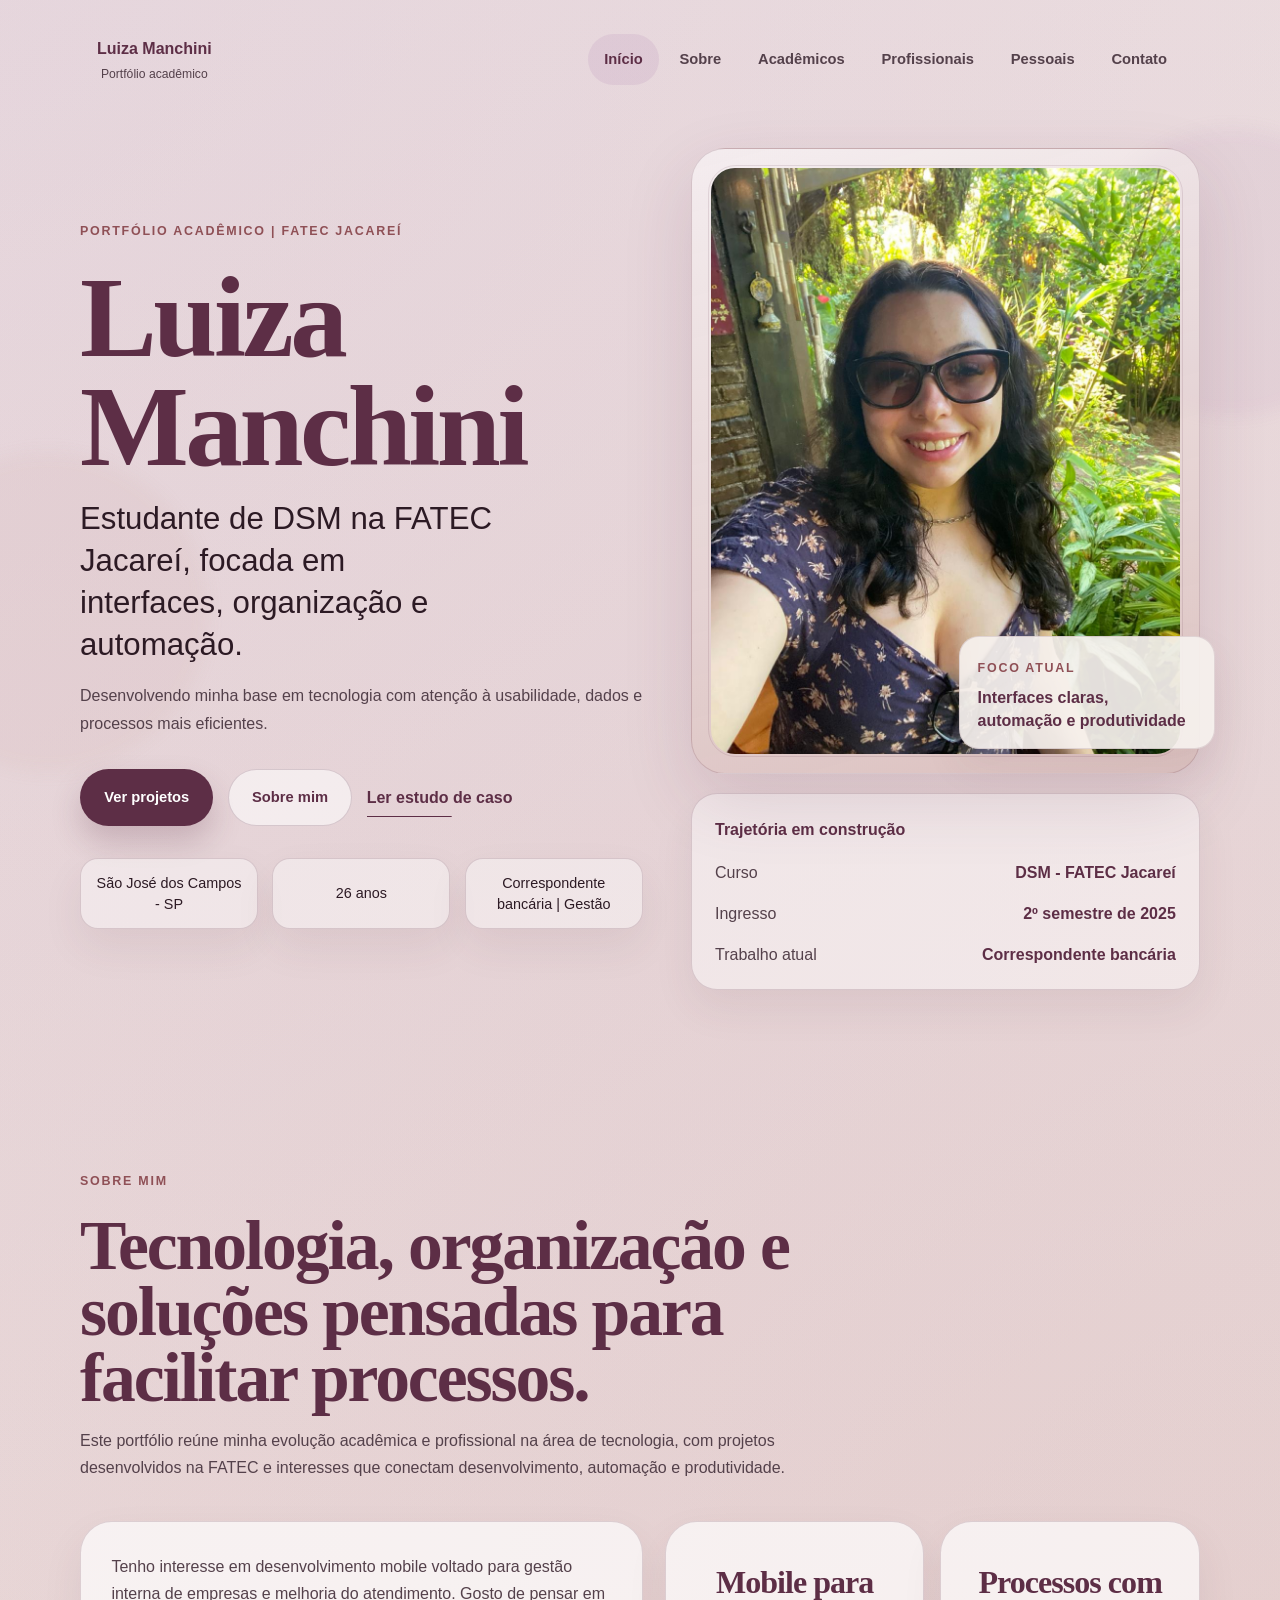
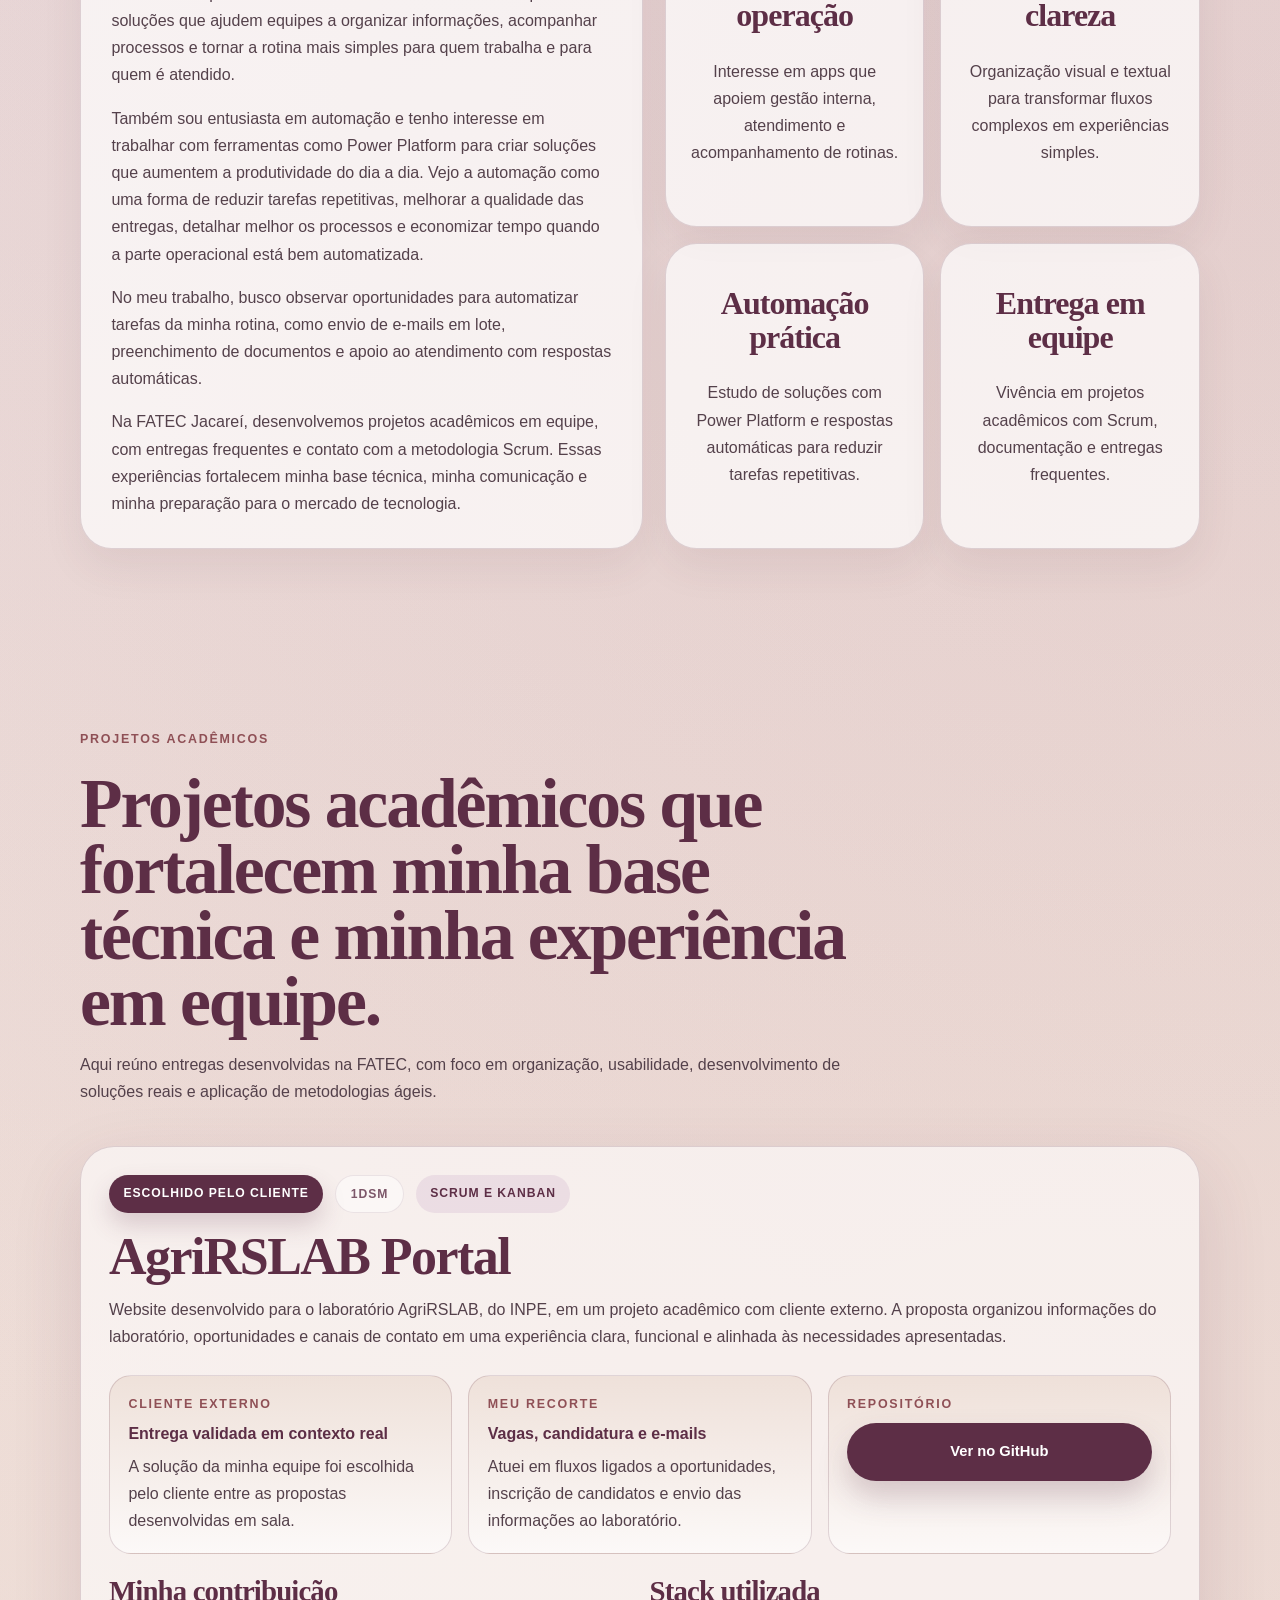
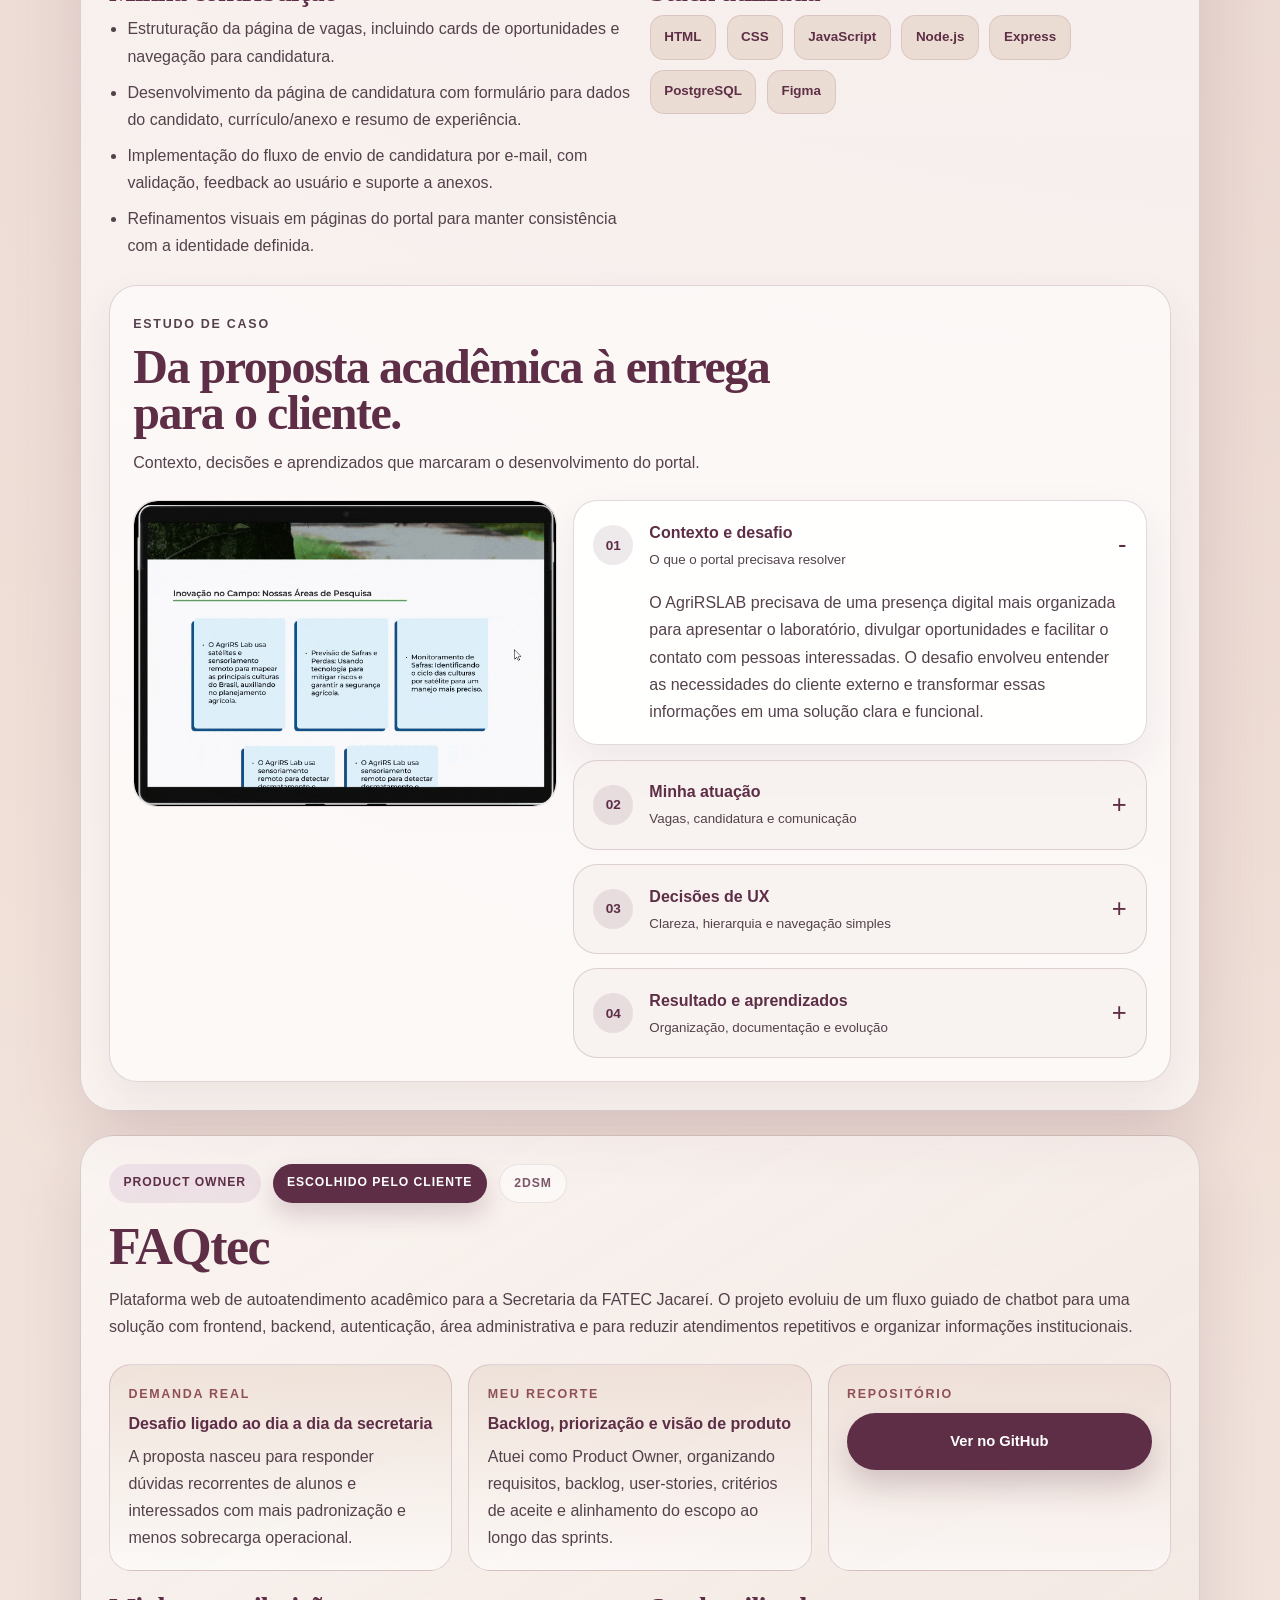
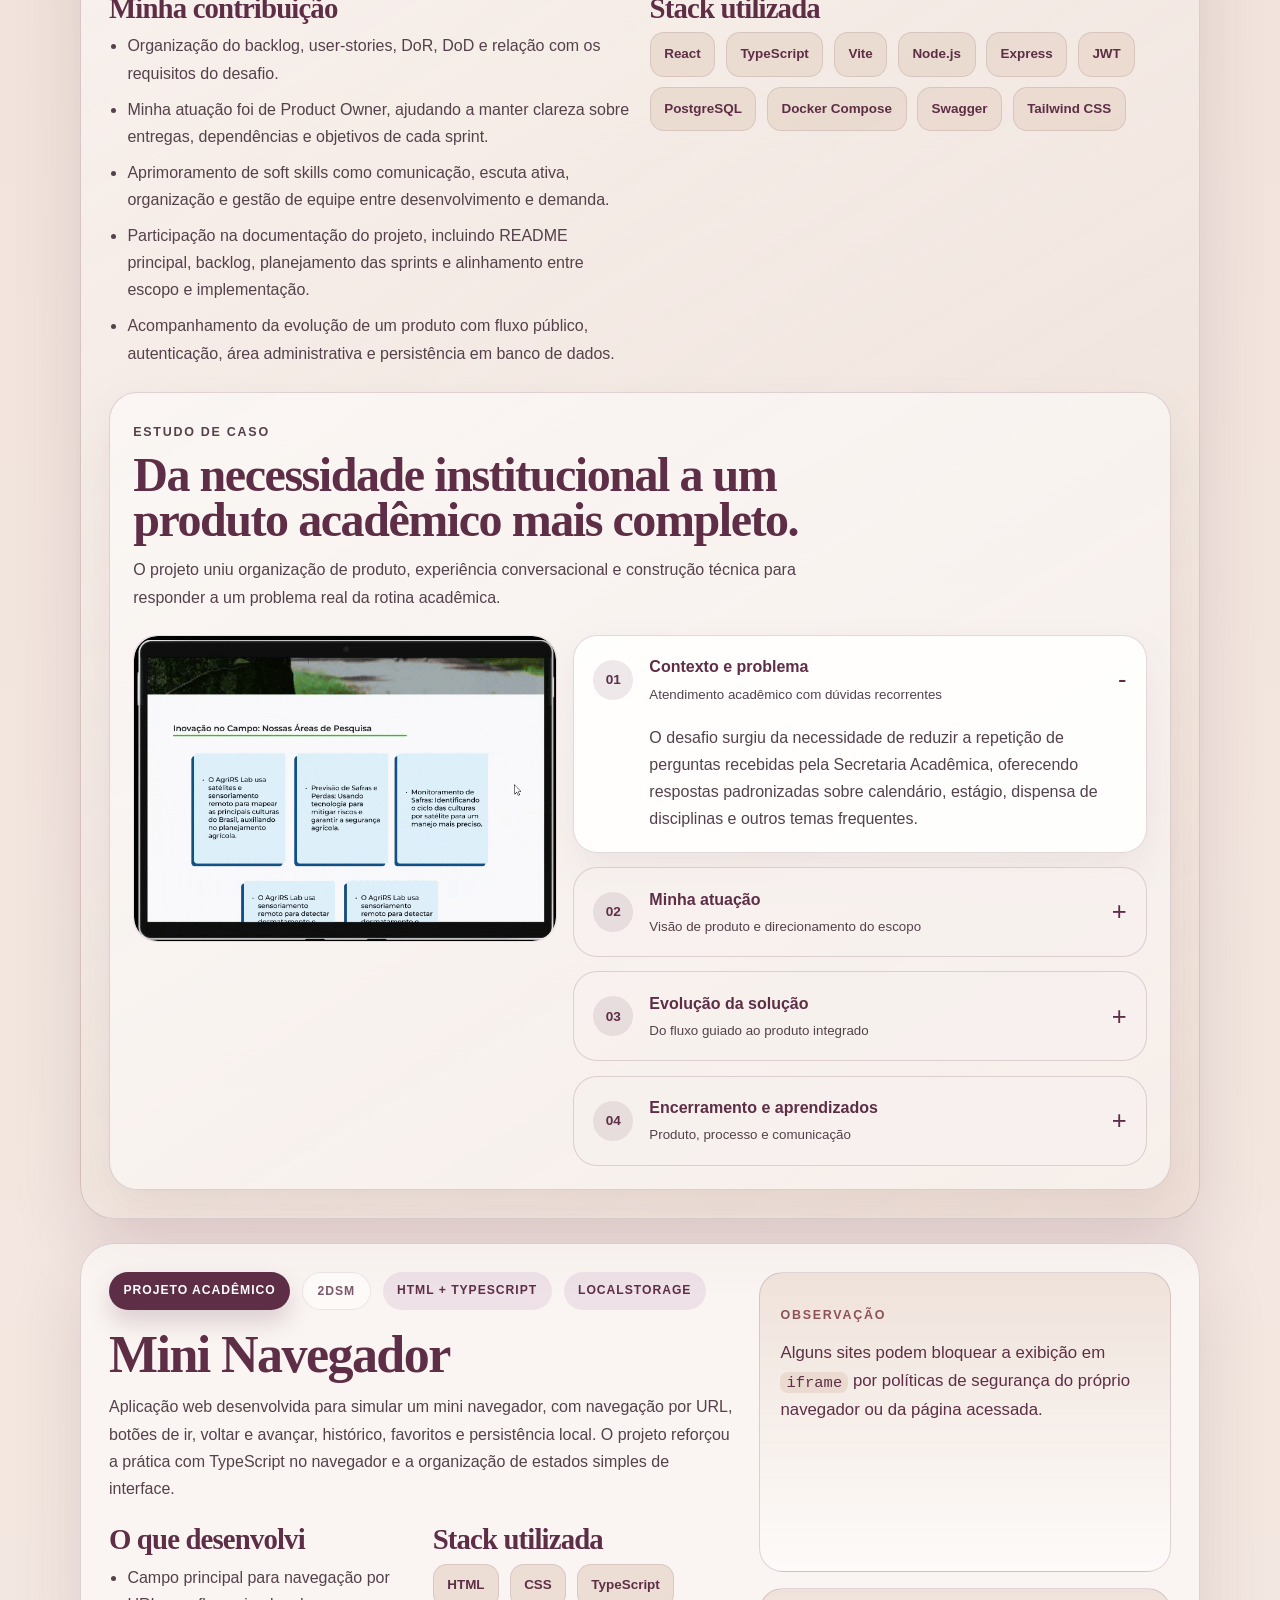
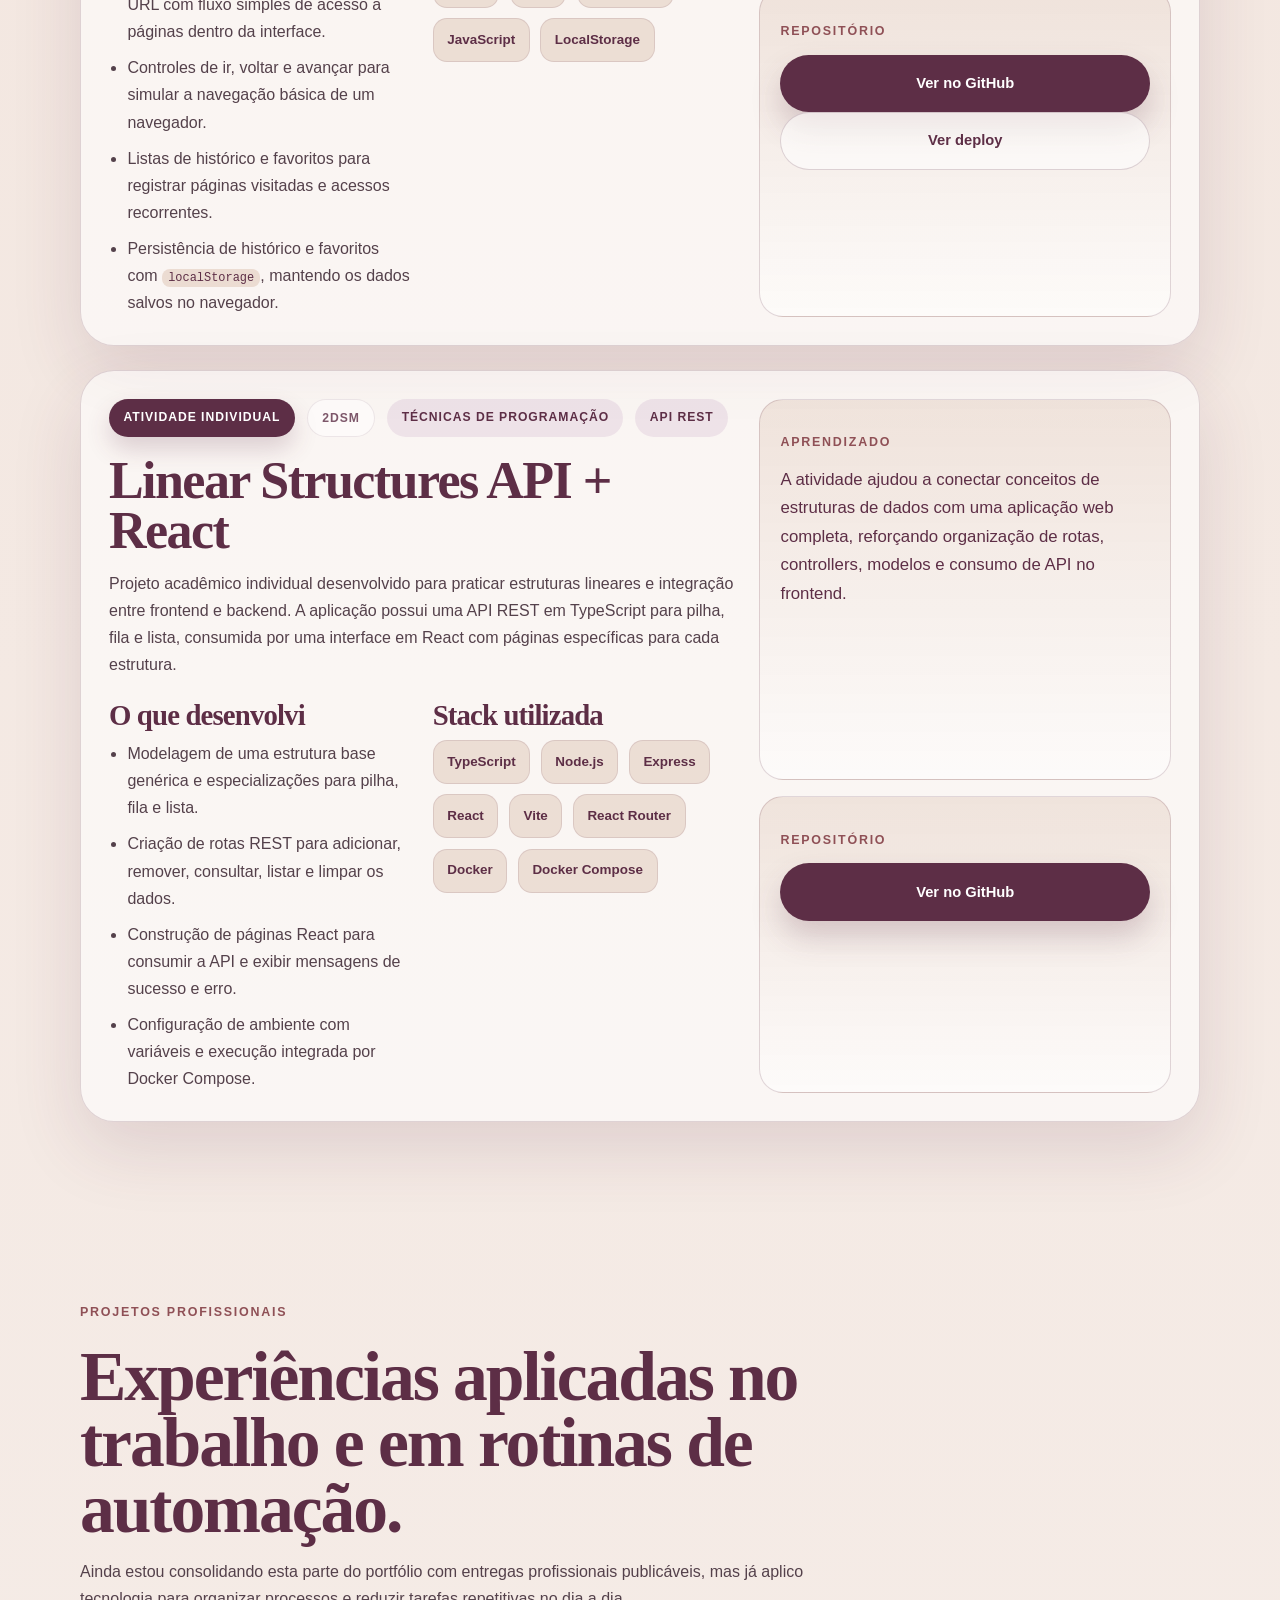
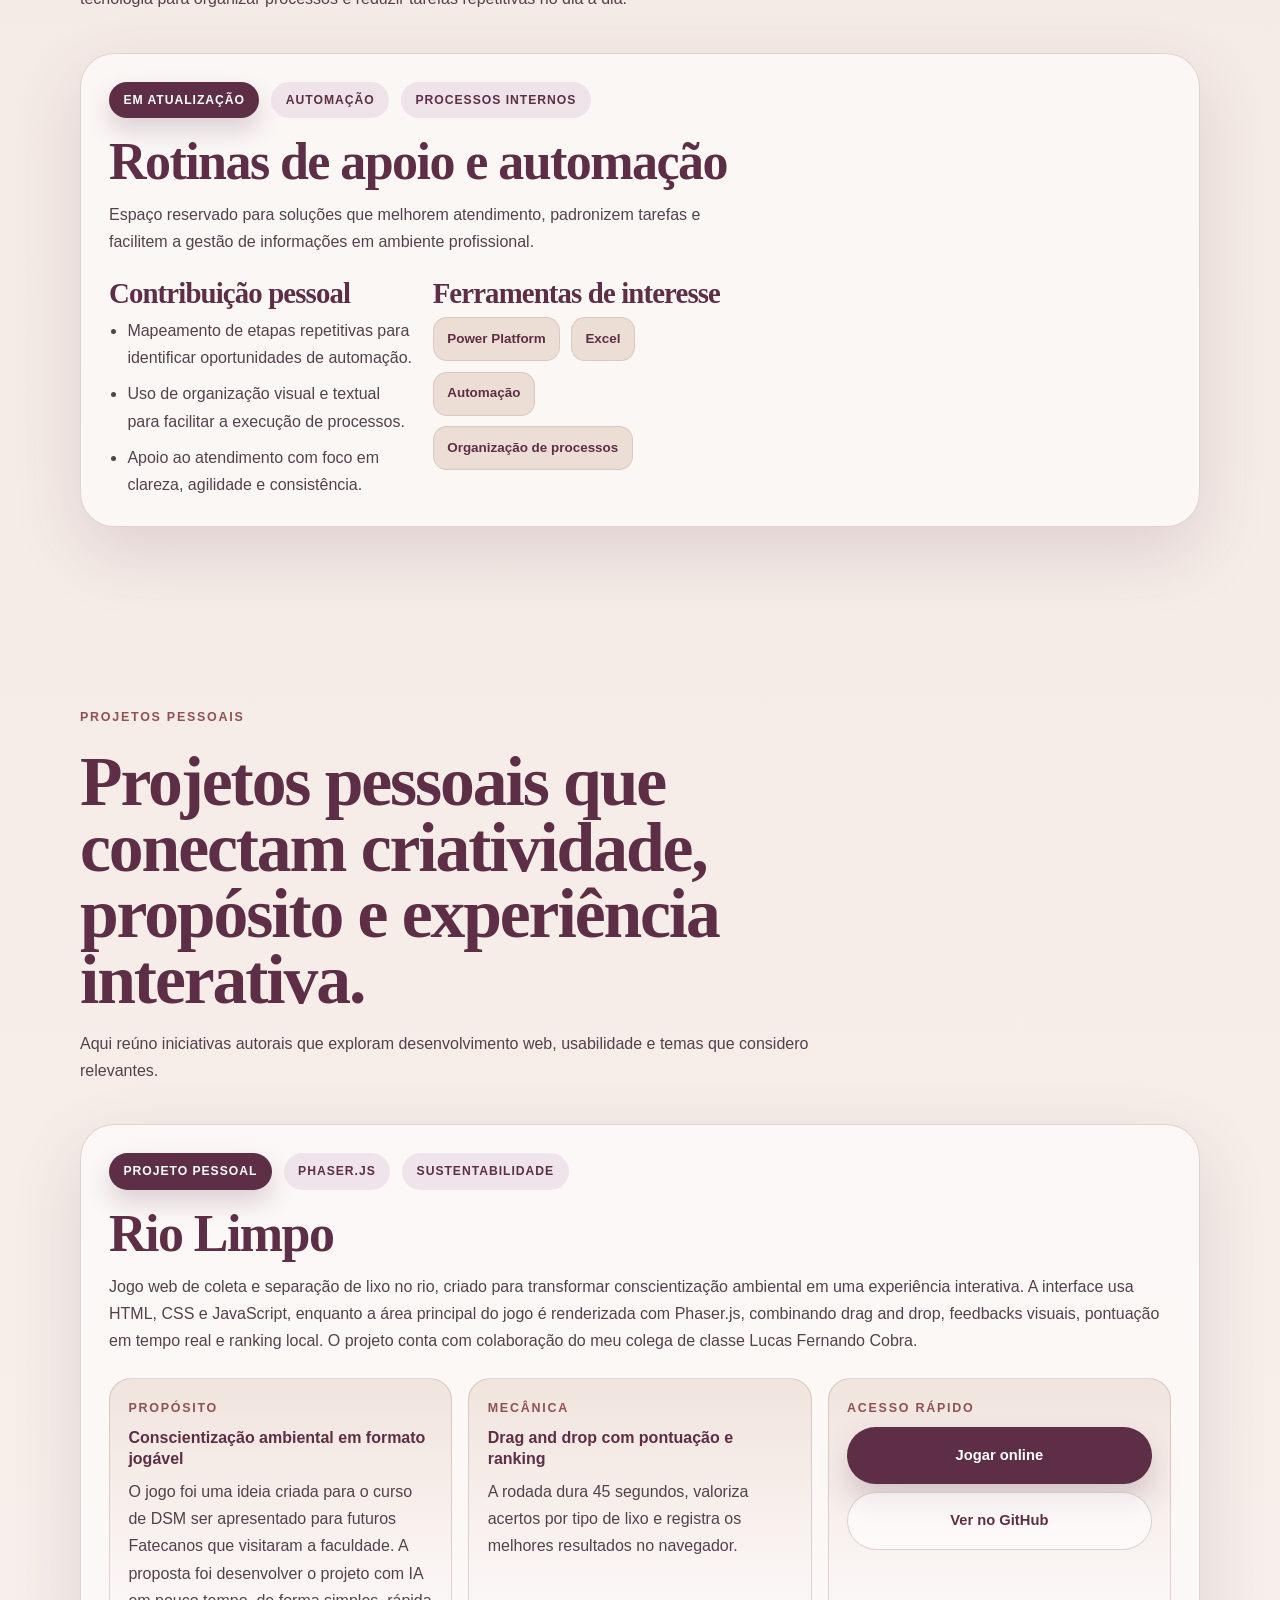
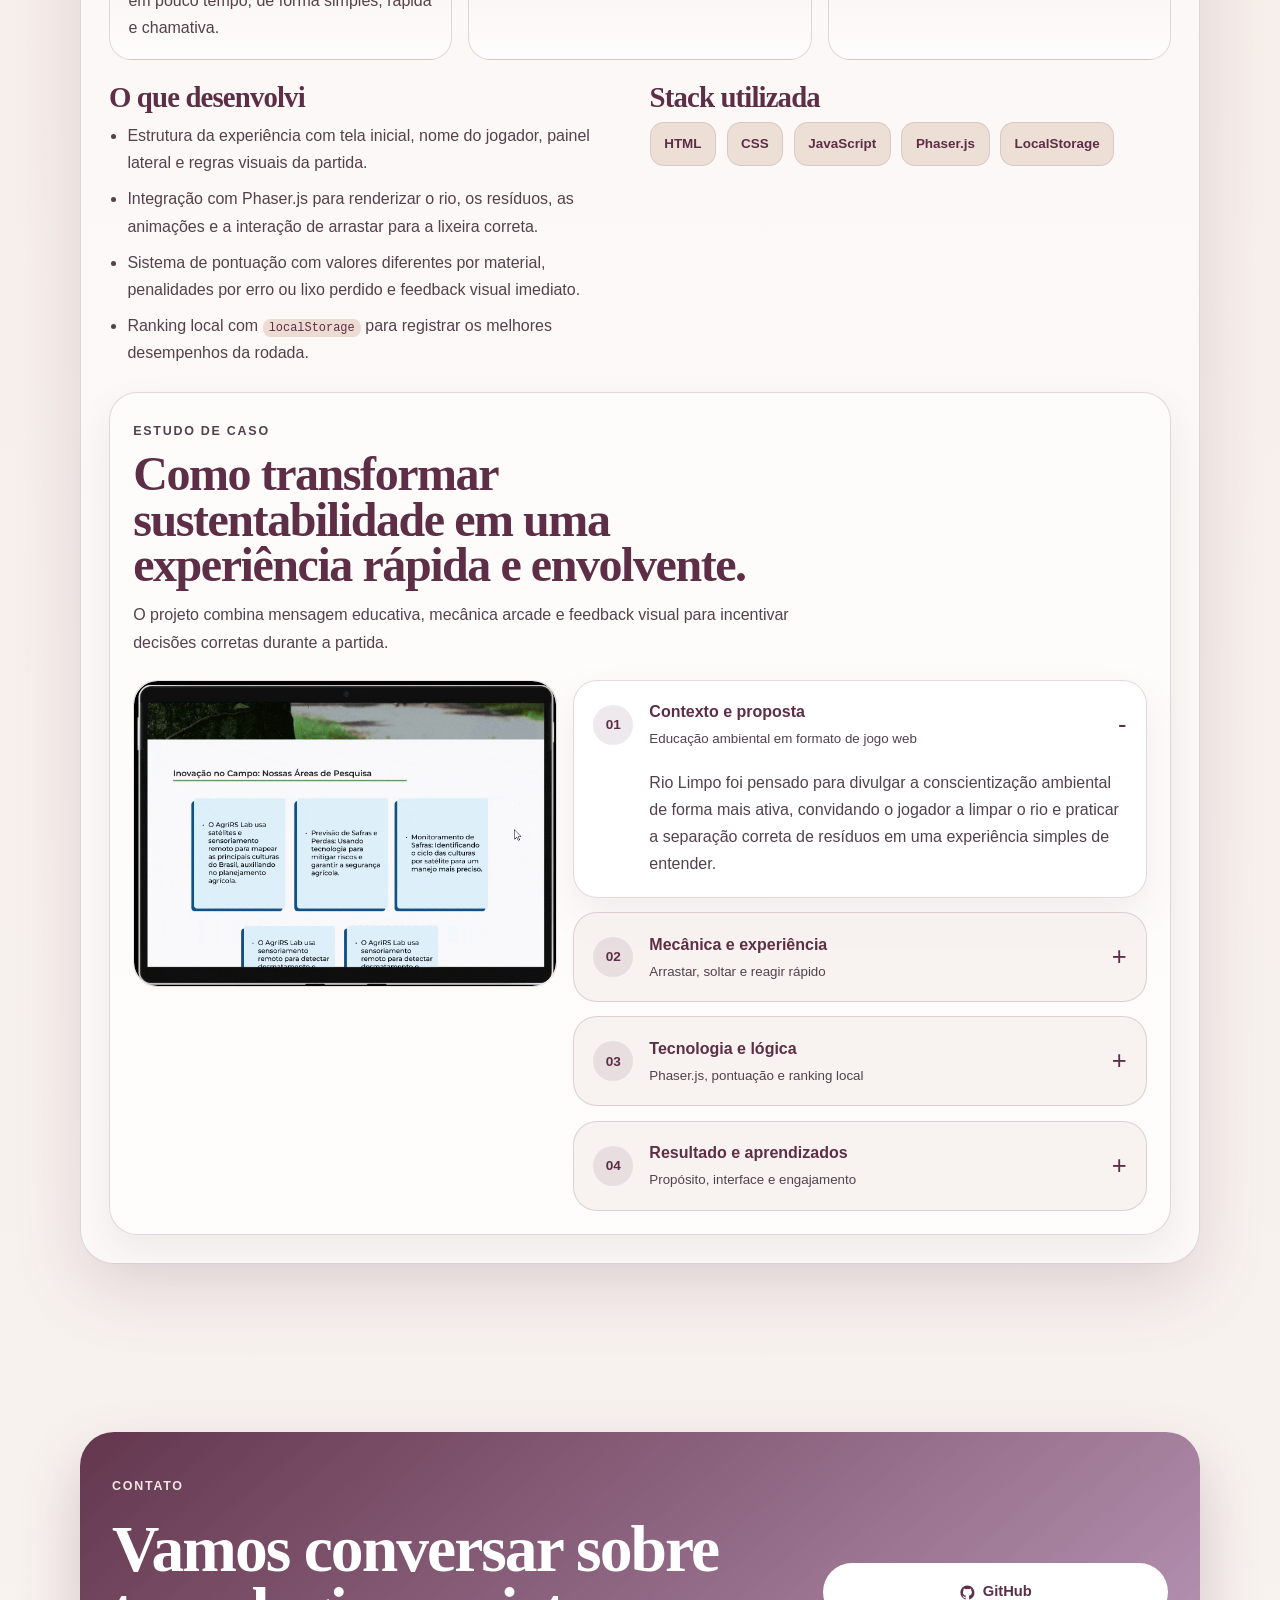
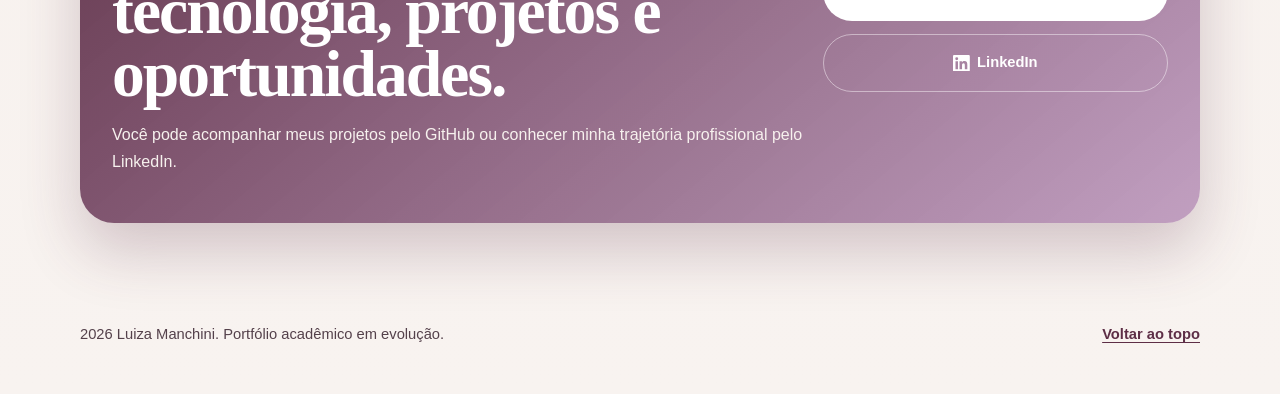
==== commit 3b2b8931: "Fix docs paths for GitHub Pages" ====
--- a/docs/index.html
+++ b/docs/index.html
@@ -49,6 +49,7 @@
           <li><a href="#inicio">Início</a></li>
           <li><a href="#sobre">Sobre</a></li>
           <li><a href="#academicos">Acadêmicos</a></li>
+          <li><a href="#profissionais">Profissionais</a></li>
           <li><a href="#pessoais">Pessoais</a></li>
           <li><a href="#contato">Contato</a></li>
         </ul>
@@ -154,6 +155,7 @@
           <div class="project-main">
             <div class="project-badges">
               <span class="badge badge-highlight">Escolhido pelo cliente</span>
+              <span class="badge badge-semester">1DSM</span>
               <span class="badge">Scrum e Kanban</span>
             </div>
 
@@ -266,25 +268,45 @@
           </div>
         </article>
 
-        <article class="project-feature project-feature-secondary" data-reveal>
+        <article class="project-feature project-feature-wide project-feature-secondary" data-reveal id="faqtec-case">
           <div class="project-main">
             <div class="project-badges">
-              <span class="badge badge-highlight">Em desenvolvimento</span>
-              <span class="badge">Projeto acadêmico</span>
               <span class="badge">Product Owner</span>
+              <span class="badge badge-highlight">Escolhido pelo cliente</span>
+              <span class="badge badge-semester">2DSM</span>
             </div>
 
             <h3>FAQtec</h3>
-            <p class="project-summary">Plataforma web de autoatendimento acadêmico para a Secretaria Acadêmica da FATEC Jacareí. O projeto propõe um chatbot com menus guiados, consultas objetivas e respostas baseadas em documentos oficiais para reduzir atendimentos repetitivos e padronizar informações institucionais.</p>
+            <p class="project-summary">Plataforma web de autoatendimento acadêmico para a Secretaria da FATEC Jacareí. O projeto evoluiu de um fluxo guiado de chatbot para uma solução com frontend, backend, autenticação, área administrativa e para reduzir atendimentos repetitivos e organizar informações institucionais.</p>
+
+            <div class="project-insights" aria-label="Destaques do projeto FAQtec">
+              <article class="project-mini-panel">
+                <span class="side-eyebrow">Demanda real</span>
+                <strong>Desafio ligado ao dia a dia da secretaria</strong>
+                <p>A proposta nasceu para responder dúvidas recorrentes de alunos e interessados com mais padronização e menos sobrecarga operacional.</p>
+              </article>
+
+              <article class="project-mini-panel">
+                <span class="side-eyebrow">Meu recorte</span>
+                <strong>Backlog, priorização e visão de produto</strong>
+                <p>Atuei como Product Owner, organizando requisitos, backlog, user-stories, critérios de aceite e alinhamento do escopo ao longo das sprints.</p>
+              </article>
+
+              <article class="project-mini-panel">
+                <span class="side-eyebrow">Repositório</span>
+                <a class="button button-primary button-block" href="https://github.com/404NotFound-ABP/Autoatendimento_Academico" target="_blank" rel="noopener noreferrer">Ver no GitHub</a>
+              </article>
+            </div>
 
             <div class="project-split">
               <div>
-                <h4>Foco do projeto</h4>
+                <h4>Minha contribuição</h4>
                 <ul class="detail-list">
-                  <li>Fluxo público de autoatendimento com escolha de curso ou perfil.</li>
-                  <li>Navegação por menus e submenus em formato de chatbot.</li>
-                  <li>Respostas claras com evidências documentais vinculadas.</li>
-                  <li>Organização do backlog, sprints e documentação do produto.</li>
+                  <li>Organização do backlog, user-stories, DoR, DoD e relação com os requisitos do desafio.</li>
+                  <li>Minha atuação foi de Product Owner, ajudando a manter clareza sobre entregas, dependências e objetivos de cada sprint.</li>
+                  <li>Aprimoramento de soft skills como comunicação, escuta ativa, organização e gestão de equipe entre desenvolvimento e demanda.</li>
+                  <li>Participação na documentação do projeto, incluindo README principal, backlog, planejamento das sprints e alinhamento entre escopo e implementação.</li>
+                  <li>Acompanhamento da evolução de um produto com fluxo público, autenticação, área administrativa e persistência em banco de dados.</li>
                 </ul>
               </div>
 
@@ -299,25 +321,121 @@
                   <span class="tag">JWT</span>
                   <span class="tag">PostgreSQL</span>
                   <span class="tag">Docker Compose</span>
-                </div>
-              </div>
-            </div>
-
-            <div class="project-placeholder-media" aria-label="Espaço reservado para demonstração visual do FAQtec">
-              <span>EM DESENVOLVIMENTO</span>
+                  <span class="tag">Swagger</span>
+                  <span class="tag">Tailwind CSS</span>
+                </div>
+              </div>
+            </div>
+
+            <section class="case-study-shell" aria-labelledby="faqtec-case-title">
+              <div class="case-study-intro">
+                <p class="section-kicker">Estudo de caso</p>
+                <h4 id="faqtec-case-title">Da necessidade institucional a um produto acadêmico mais completo.</h4>
+                <p>O projeto uniu organização de produto, experiência conversacional e construção técnica para responder a um problema real da rotina acadêmica.</p>
+              </div>
+
+              <div class="case-study-content">
+                <div class="project-demo-card" aria-label="Demonstração visual do FAQtec">
+                  <img src="../assets/images/GifFigma.gif" alt="Demonstração visual do projeto FAQtec" loading="lazy" decoding="async">
+                </div>
+
+                <div class="case-study-list" aria-label="Etapas do estudo de caso do FAQtec">
+                  <details class="case-item" open>
+                    <summary>
+                      <span class="case-item-index">01</span>
+                      <span>
+                        <strong>Contexto e problema</strong>
+                        <small>Atendimento acadêmico com dúvidas recorrentes</small>
+                      </span>
+                    </summary>
+                    <p>O desafio surgiu da necessidade de reduzir a repetição de perguntas recebidas pela Secretaria Acadêmica, oferecendo respostas padronizadas sobre calendário, estágio, dispensa de disciplinas e outros temas frequentes.</p>
+                  </details>
+
+                  <details class="case-item">
+                    <summary>
+                      <span class="case-item-index">02</span>
+                      <span>
+                        <strong>Minha atuação</strong>
+                        <small>Visão de produto e direcionamento do escopo</small>
+                      </span>
+                    </summary>
+                    <p>Como Product Owner, estruturei a documentação apoiando a equipe na tradução do desafio em entregas objetivas ao longo das sprints.</p>
+                  </details>
+
+                  <details class="case-item">
+                    <summary>
+                      <span class="case-item-index">03</span>
+                      <span>
+                        <strong>Evolução da solução</strong>
+                        <small>Do fluxo guiado ao produto integrado</small>
+                      </span>
+                    </summary>
+                    <p>O projeto avançou para uma arquitetura com frontend em React, backend em Node.js com TypeScript, autenticação, banco PostgreSQL e rotas administrativas para ampliar o valor da solução além do chatbot inicial.</p>
+                  </details>
+
+                  <details class="case-item">
+                    <summary>
+                      <span class="case-item-index">04</span>
+                      <span>
+                        <strong>Encerramento e aprendizados</strong>
+                        <small>Produto, processo e comunicação</small>
+                      </span>
+                    </summary>
+                    <p>Encerrar o FAQtec reforçou minha experiência com organização de produto, documentação, priorização e comunicação entre áreas, mostrando como decisões bem estruturadas ajudam a dar forma a uma entrega técnica mais consistente.</p>
+                  </details>
+                </div>
+              </div>
+            </section>
+          </div>
+        </article>
+
+        <article class="project-feature" data-reveal>
+          <div class="project-main">
+            <div class="project-badges">
+              <span class="badge badge-highlight">Projeto acadêmico</span>
+              <span class="badge badge-semester">2DSM</span>
+              <span class="badge">HTML + TypeScript</span>
+              <span class="badge">LocalStorage</span>
+            </div>
+
+            <h3>Mini Navegador</h3>
+            <p class="project-summary">Aplicação web desenvolvida para simular um mini navegador, com navegação por URL, botões de ir, voltar e avançar, histórico, favoritos e persistência local. O projeto reforçou a prática com TypeScript no navegador e a organização de estados simples de interface.</p>
+
+            <div class="project-split">
+              <div>
+                <h4>O que desenvolvi</h4>
+                <ul class="detail-list">
+                  <li>Campo principal para navegação por URL com fluxo simples de acesso a páginas dentro da interface.</li>
+                  <li>Controles de ir, voltar e avançar para simular a navegação básica de um navegador.</li>
+                  <li>Listas de histórico e favoritos para registrar páginas visitadas e acessos recorrentes.</li>
+                  <li>Persistência de histórico e favoritos com <code>localStorage</code>, mantendo os dados salvos no navegador.</li>
+                </ul>
+              </div>
+
+              <div>
+                <h4>Stack utilizada</h4>
+                <div class="tag-list" aria-label="Tecnologias utilizadas no Mini Navegador">
+                  <span class="tag">HTML</span>
+                  <span class="tag">CSS</span>
+                  <span class="tag">TypeScript</span>
+                  <span class="tag">JavaScript</span>
+                  <span class="tag">LocalStorage</span>
+                </div>
+              </div>
             </div>
           </div>
 
           <aside class="project-side">
             <div class="project-side-card">
-              <p class="side-eyebrow">Experiência acadêmica</p>
-              <p class="side-highlight">Atuo como Product Owner, acompanhando requisitos, backlog e prioridades para transformar uma demanda real da Secretaria Acadêmica em uma entrega organizada por sprints.</p>
+              <p class="side-eyebrow">Observação</p>
+              <p class="side-highlight">Alguns sites podem bloquear a exibição em <code>iframe</code> por políticas de segurança do próprio navegador ou da página acessada.</p>
             </div>
 
             <div class="project-side-card">
-              <p class="side-eyebrow">Processo</p>
-              <p class="side-highlight">O projeto usa documentação, user stories, critérios de aceite e ciclos de sprint para aproximar a equipe de práticas aplicadas no mercado.</p>
-            </div>
+              <p class="side-eyebrow">Repositório</p>
+              <a class="button button-primary button-block" href="https://github.com/Luiza-Manchini/PROJETO-MINI-NAVEGADOR" target="_blank" rel="noopener noreferrer">Ver no GitHub</a>
+                <a class="button button-secondary button-block" href="https://luiza-manchini.github.io/PROJETO-MINI-NAVEGADOR/" target="_blank" rel="noopener noreferrer">Ver deploy</a>
+              </div>
           </aside>
         </article>
 
@@ -325,6 +443,7 @@
           <div class="project-main">
             <div class="project-badges">
               <span class="badge badge-highlight">Atividade individual</span>
+              <span class="badge badge-semester">2DSM</span>
               <span class="badge">Técnicas de Programação</span>
               <span class="badge">API REST</span>
             </div>
@@ -374,31 +493,173 @@
       </div>
     </section>
 
+    <section class="section professional-section" id="profissionais">
+      <div class="container">
+        <div class="section-heading" data-reveal>
+          <p class="section-kicker">Projetos profissionais</p>
+          <h2>Experiências aplicadas no trabalho e em rotinas de automação.</h2>
+          <p>Ainda estou consolidando esta parte do portfólio com entregas profissionais publicáveis, mas já aplico tecnologia para organizar processos e reduzir tarefas repetitivas no dia a dia.</p>
+        </div>
+
+        <article class="project-feature" data-reveal>
+          <div class="project-main">
+            <div class="project-badges">
+              <span class="badge badge-highlight">Em atualização</span>
+              <span class="badge">Automação</span>
+              <span class="badge">Processos internos</span>
+            </div>
+
+            <h3>Rotinas de apoio e automação</h3>
+            <p class="project-summary">Espaço reservado para soluções que melhorem atendimento, padronizem tarefas e facilitem a gestão de informações em ambiente profissional.</p>
+
+            <div class="project-split">
+              <div>
+                <h4>Contribuição pessoal</h4>
+                <ul class="detail-list">
+                  <li>Mapeamento de etapas repetitivas para identificar oportunidades de automação.</li>
+                  <li>Uso de organização visual e textual para facilitar a execução de processos.</li>
+                  <li>Apoio ao atendimento com foco em clareza, agilidade e consistência.</li>
+                </ul>
+              </div>
+
+              <div>
+                <h4>Ferramentas de interesse</h4>
+                <div class="tag-list" aria-label="Ferramentas de interesse profissional">
+                  <span class="tag">Power Platform</span>
+                  <span class="tag">Excel</span>
+                  <span class="tag">Automação</span>
+                  <span class="tag">Organização de processos</span>
+                </div>
+              </div>
+            </div>
+          </div>
+        </article>
+      </div>
+    </section>
+
     <section class="section personal-section" id="pessoais">
       <div class="container">
         <div class="section-heading" data-reveal>
           <p class="section-kicker">Projetos pessoais</p>
-          <h2>Um espaço reservado para os próximos passos da minha jornada.</h2>
-          <p>Essa parte do portfólio vai receber os projetos pessoais que estou preparando para publicar no GitHub.</p>
-        </div>
-
-        <div class="personal-grid">
-          <article class="placeholder-card" data-reveal>
-            <span class="status-pill">Em construção</span>
-            <h3>Novos projetos vão entrar aqui em breve.</h3>
-            <p>Estou preparando projetos pessoais com foco em desenvolvimento web, automação e experiências de uso cada vez mais claras e consistentes.</p>
-            <a class="button button-secondary" href="https://github.com/Luiza-Manchini" target="_blank" rel="noopener noreferrer">Acompanhar GitHub</a>
-          </article>
-
-          <aside class="idea-card" data-reveal>
-            <p class="side-eyebrow">Direções que quero explorar</p>
-            <ul class="detail-list">
-              <li>Automação de processos do dia a dia.</li>
-              <li>Interfaces web mais intuitivas e leves.</li>
-              <li>Projetos que unam visual clean e funcionalidade.</li>
-            </ul>
-          </aside>
-        </div>
+          <h2>Projetos pessoais que conectam criatividade, propósito e experiência interativa.</h2>
+          <p>Aqui reúno iniciativas autorais que exploram desenvolvimento web, usabilidade e temas que considero relevantes.</p>
+        </div>
+
+        <article class="project-feature project-feature-wide" data-reveal id="rio-limpo-case">
+          <div class="project-main">
+            <div class="project-badges">
+              <span class="badge badge-highlight">Projeto pessoal</span>
+              <span class="badge">Phaser.js</span>
+              <span class="badge">Sustentabilidade</span>
+            </div>
+
+            <h3>Rio Limpo</h3>
+            <p class="project-summary">Jogo web de coleta e separação de lixo no rio, criado para transformar conscientização ambiental em uma experiência interativa. A interface usa HTML, CSS e JavaScript, enquanto a área principal do jogo é renderizada com Phaser.js, combinando drag and drop, feedbacks visuais, pontuação em tempo real e ranking local. O projeto conta com colaboração do meu colega de classe Lucas Fernando Cobra.</p>
+
+            <div class="project-insights" aria-label="Destaques do projeto Rio Limpo">
+              <article class="project-mini-panel">
+                <span class="side-eyebrow">Propósito</span>
+                <strong>Conscientização ambiental em formato jogável</strong>
+                <p>O jogo foi uma ideia criada para o curso de DSM ser apresentado para futuros Fatecanos que visitaram a faculdade. A proposta foi desenvolver o projeto com IA em pouco tempo, de forma simples, rápida e chamativa.</p>
+              </article>
+
+              <article class="project-mini-panel">
+                <span class="side-eyebrow">Mecânica</span>
+                <strong>Drag and drop com pontuação e ranking</strong>
+                <p>A rodada dura 45 segundos, valoriza acertos por tipo de lixo e registra os melhores resultados no navegador.</p>
+              </article>
+
+              <article class="project-mini-panel">
+                <span class="side-eyebrow">Acesso rápido</span>
+                <a class="button button-primary button-block" href="https://luiza-manchini.github.io/rio-limpo/" target="_blank" rel="noopener noreferrer">Jogar online</a>
+                <a class="button button-secondary button-block" href="https://github.com/Luiza-Manchini/rio-limpo" target="_blank" rel="noopener noreferrer">Ver no GitHub</a>
+              </article>
+            </div>
+
+            <div class="project-split">
+              <div>
+                <h4>O que desenvolvi</h4>
+                <ul class="detail-list">
+                  <li>Estrutura da experiência com tela inicial, nome do jogador, painel lateral e regras visuais da partida.</li>
+                  <li>Integração com Phaser.js para renderizar o rio, os resíduos, as animações e a interação de arrastar para a lixeira correta.</li>
+                  <li>Sistema de pontuação com valores diferentes por material, penalidades por erro ou lixo perdido e feedback visual imediato.</li>
+                  <li>Ranking local com <code>localStorage</code> para registrar os melhores desempenhos da rodada.</li>
+                </ul>
+              </div>
+
+              <div>
+                <h4>Stack utilizada</h4>
+                <div class="tag-list" aria-label="Tecnologias utilizadas no Rio Limpo">
+                  <span class="tag">HTML</span>
+                  <span class="tag">CSS</span>
+                  <span class="tag">JavaScript</span>
+                  <span class="tag">Phaser.js</span>
+                  <span class="tag">LocalStorage</span>
+                </div>
+              </div>
+            </div>
+
+            <section class="case-study-shell" aria-labelledby="rio-limpo-case-title">
+              <div class="case-study-intro">
+                <p class="section-kicker">Estudo de caso</p>
+                <h4 id="rio-limpo-case-title">Como transformar sustentabilidade em uma experiência rápida e envolvente.</h4>
+                <p>O projeto combina mensagem educativa, mecânica arcade e feedback visual para incentivar decisões corretas durante a partida.</p>
+              </div>
+
+              <div class="case-study-content">
+                <div class="project-demo-card">
+                  <img src="../assets/images/GifFigma.gif" alt="Demonstração do jogo Rio Limpo" loading="lazy" decoding="async">
+                </div>
+
+                <div class="case-study-list" aria-label="Etapas do estudo de caso do Rio Limpo">
+                  <details class="case-item" open>
+                    <summary>
+                      <span class="case-item-index">01</span>
+                      <span>
+                        <strong>Contexto e proposta</strong>
+                        <small>Educação ambiental em formato de jogo web</small>
+                      </span>
+                    </summary>
+                    <p>Rio Limpo foi pensado para divulgar a conscientização ambiental de forma mais ativa, convidando o jogador a limpar o rio e praticar a separação correta de resíduos em uma experiência simples de entender.</p>
+                  </details>
+
+                  <details class="case-item">
+                    <summary>
+                      <span class="case-item-index">02</span>
+                      <span>
+                        <strong>Mecânica e experiência</strong>
+                        <small>Arrastar, soltar e reagir rápido</small>
+                      </span>
+                    </summary>
+                    <p>A dinâmica principal usa drag and drop, exigindo que o jogador identifique o tipo de lixo e o direcione para a lixeira correta antes que o tempo acabe ou o objeto seja levado pela correnteza.</p>
+                  </details>
+
+                  <details class="case-item">
+                    <summary>
+                      <span class="case-item-index">03</span>
+                      <span>
+                        <strong>Tecnologia e lógica</strong>
+                        <small>Phaser.js, pontuação e ranking local</small>
+                      </span>
+                    </summary>
+                    <p>O uso de Phaser.js permitiu controlar cenário, objetos, animações e feedbacks visuais, enquanto a lógica de pontuação e o ranking em <code>localStorage</code> reforçaram a sensação de progresso e repetição da partida.</p>
+                  </details>
+
+                  <details class="case-item">
+                    <summary>
+                      <span class="case-item-index">04</span>
+                      <span>
+                        <strong>Resultado e aprendizados</strong>
+                        <small>Propósito, interface e engajamento</small>
+                      </span>
+                    </summary>
+                    <p>O projeto mostrou como uma mensagem educativa pode ganhar mais força quando aparece em formato interativo, com regras claras, retorno imediato e uma apresentação visual capaz de tornar o tema mais acessível e memorável.</p>
+                  </details>
+                </div>
+              </div>
+            </section>
+          </div>
+        </article>
       </div>
     </section>
 
@@ -407,7 +668,7 @@
         <div class="contact-copy">
           <p class="section-kicker">Contato</p>
           <h2>Vamos conversar sobre tecnologia, projetos e oportunidades.</h2>
-          <p>Você pode acompanhar meus projetos pelo GitHub, conhecer minha trajetória profissional pelo LinkedIn ou baixar meu currículo para saber mais sobre minha formação e experiências.</p>
+          <p>Você pode acompanhar meus projetos pelo GitHub ou conhecer minha trajetória profissional pelo LinkedIn.</p>
         </div>
 
         <div class="contact-actions">
@@ -419,10 +680,6 @@
             <svg class="button-icon" viewBox="0 0 24 24" aria-hidden="true"><path d="M20.45 20.45h-3.56v-5.58c0-1.33-.03-3.04-1.85-3.04-1.85 0-2.13 1.44-2.13 2.94v5.68H9.35V8.98h3.42v1.57h.05c.48-.9 1.64-1.85 3.37-1.85 3.6 0 4.27 2.37 4.27 5.46v6.29ZM5.33 7.41a2.06 2.06 0 1 1 0-4.12 2.06 2.06 0 0 1 0 4.12Zm1.78 13.04H3.55V8.98h3.56v11.47ZM22.22 0H1.77C.79 0 0 .77 0 1.72v20.56C0 23.23.79 24 1.77 24h20.45c.98 0 1.78-.77 1.78-1.72V1.72C24 .77 23.2 0 22.22 0Z"/></svg>
             LinkedIn
           </a>
-          <a class="button button-secondary button-block" href="../assets/documents/CV.pdf" download>
-            <svg class="button-icon" viewBox="0 0 24 24" aria-hidden="true"><path d="M12 3a1 1 0 0 1 1 1v8.59l2.3-2.3a1 1 0 1 1 1.4 1.42l-4 4a1 1 0 0 1-1.4 0l-4-4a1 1 0 1 1 1.4-1.42l2.3 2.3V4a1 1 0 0 1 1-1Zm-7 14a1 1 0 0 1 1 1v1h12v-1a1 1 0 1 1 2 0v2a1 1 0 0 1-1 1H5a1 1 0 0 1-1-1v-2a1 1 0 0 1 1-1Z"/></svg>
-            Baixar currículo
-          </a>
         </div>
       </div>
     </section>
--- a/css/style.css
+++ b/css/style.css
@@ -28,7 +28,7 @@
 body {
   margin: 0;
   min-height: 100vh;
-  font-family: "Sora", sans-serif;
+  font-family: "Trebuchet MS", "Segoe UI", sans-serif;
   color: var(--ink);
   line-height: 1.7;
   background:
@@ -114,7 +114,7 @@
 }
 
 .section {
-  padding: 6rem 0;
+  padding: 5.25rem 0;
   scroll-margin-top: 7rem;
 }
 
@@ -288,7 +288,7 @@
 h3,
 h4 {
   margin: 0;
-  font-family: "Cormorant Garamond", serif;
+  font-family: Georgia, "Times New Roman", serif;
   font-weight: 600;
   line-height: 0.95;
   letter-spacing: -0.03em;
@@ -299,6 +299,14 @@
   margin-bottom: 1rem;
   font-size: clamp(4rem, 12vw, 7.2rem);
   color: var(--blackberry-cream);
+}
+
+code {
+  padding: 0.12rem 0.38rem;
+  border-radius: 8px;
+  background: rgba(232, 214, 203, 0.82);
+  color: var(--blackberry-cream);
+  font-size: 0.92em;
 }
 
 .hero-lead {
@@ -353,6 +361,13 @@
 
 .button:hover {
   transform: translateY(-2px);
+}
+
+.button:disabled {
+  cursor: not-allowed;
+  opacity: 0.72;
+  transform: none;
+  box-shadow: none;
 }
 
 .button-primary {
@@ -684,6 +699,13 @@
   box-shadow: 0 12px 24px rgba(93, 46, 70, 0.2);
 }
 
+.badge-semester {
+  background: rgba(255, 255, 255, 0.48);
+  border: 1px solid rgba(93, 46, 70, 0.1);
+  color: rgba(93, 46, 70, 0.8);
+  font-weight: 600;
+}
+
 .project-main h3 {
   margin-bottom: 0.9rem;
   font-size: 3.25rem;
@@ -785,18 +807,70 @@
 
 .project-demo-card {
   margin: 0;
-  padding: 0.7rem;
+  padding: 0;
   border: 1px solid rgba(93, 46, 70, 0.12);
   border-radius: 24px;
   background: linear-gradient(145deg, rgba(247, 241, 238, 0.88), rgba(255, 255, 255, 0.7));
-}
-
-.project-demo-card img {
+  overflow: hidden;
+}
+
+.project-demo-card img,
+.project-demo-card video {
+  display: block;
   width: 100%;
   max-height: 25rem;
   margin-inline: auto;
   object-fit: contain;
-  border-radius: 18px;
+  border-radius: inherit;
+}
+
+.project-demo-copy {
+  display: grid;
+  align-content: start;
+  gap: 0.85rem;
+  min-height: 100%;
+}
+
+.project-demo-copy h5 {
+  margin: 0;
+  font-family: Georgia, "Times New Roman", serif;
+  font-size: clamp(1.9rem, 4vw, 2.55rem);
+  font-weight: 600;
+  line-height: 1.02;
+  letter-spacing: -0.03em;
+  color: var(--blackberry-cream);
+}
+
+.project-demo-copy > p:not(.side-eyebrow) {
+  margin: 0;
+  color: var(--muted);
+}
+
+.project-demo-placeholder {
+  min-height: 22rem;
+  display: grid;
+  place-items: center;
+  border: 1px dashed rgba(93, 46, 70, 0.26);
+  background:
+    repeating-linear-gradient(
+      -45deg,
+      rgba(93, 46, 70, 0.07) 0,
+      rgba(93, 46, 70, 0.07) 14px,
+      rgba(255, 255, 255, 0.34) 14px,
+      rgba(255, 255, 255, 0.34) 28px
+    ),
+    linear-gradient(135deg, rgba(232, 214, 203, 0.6), rgba(181, 141, 182, 0.22));
+}
+
+.project-demo-placeholder span {
+  padding: 0.75rem 1rem;
+  border-radius: 999px;
+  background: rgba(93, 46, 70, 0.9);
+  color: #fff;
+  font-size: 0.78rem;
+  font-weight: 800;
+  letter-spacing: 0.14em;
+  text-transform: uppercase;
 }
 
 .case-item {
@@ -1044,7 +1118,7 @@
   }
 
   .section {
-    padding: 4.5rem 0;
+    padding: 4rem 0;
   }
 
   .header-inner {
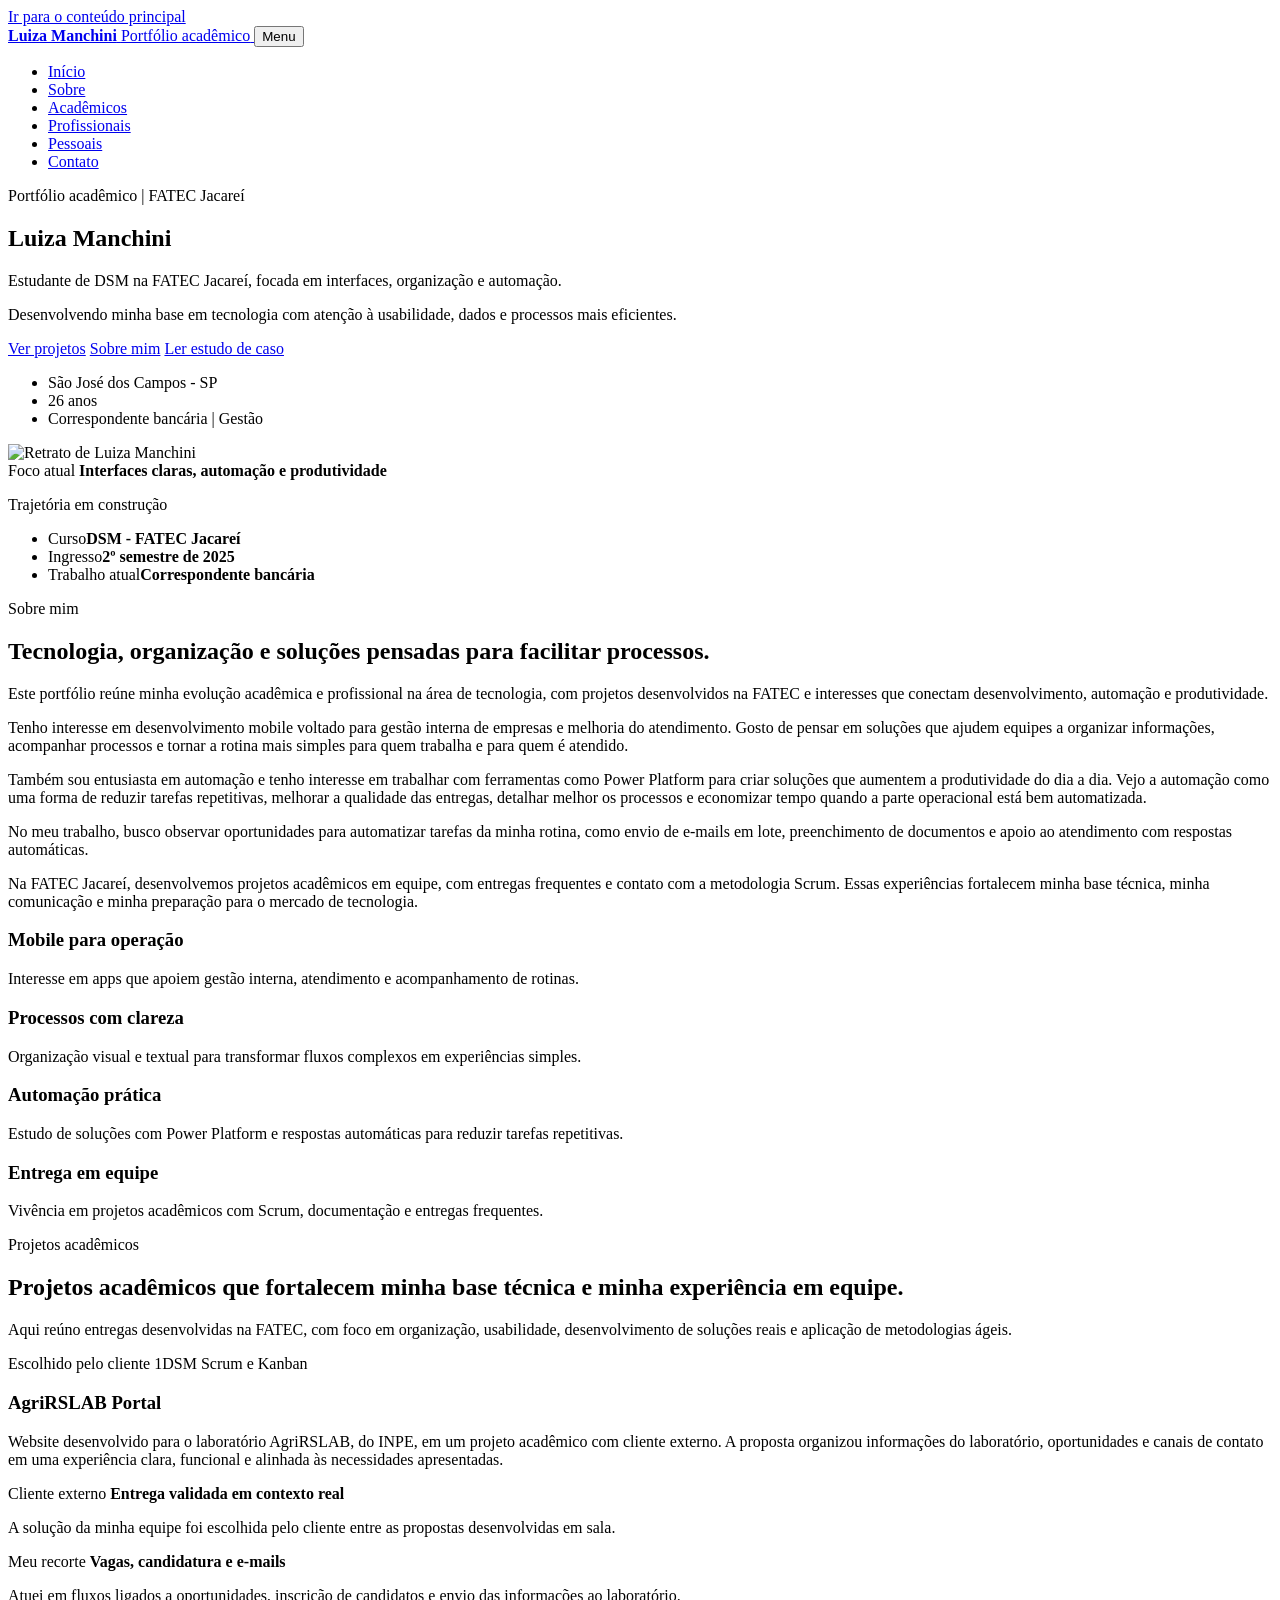
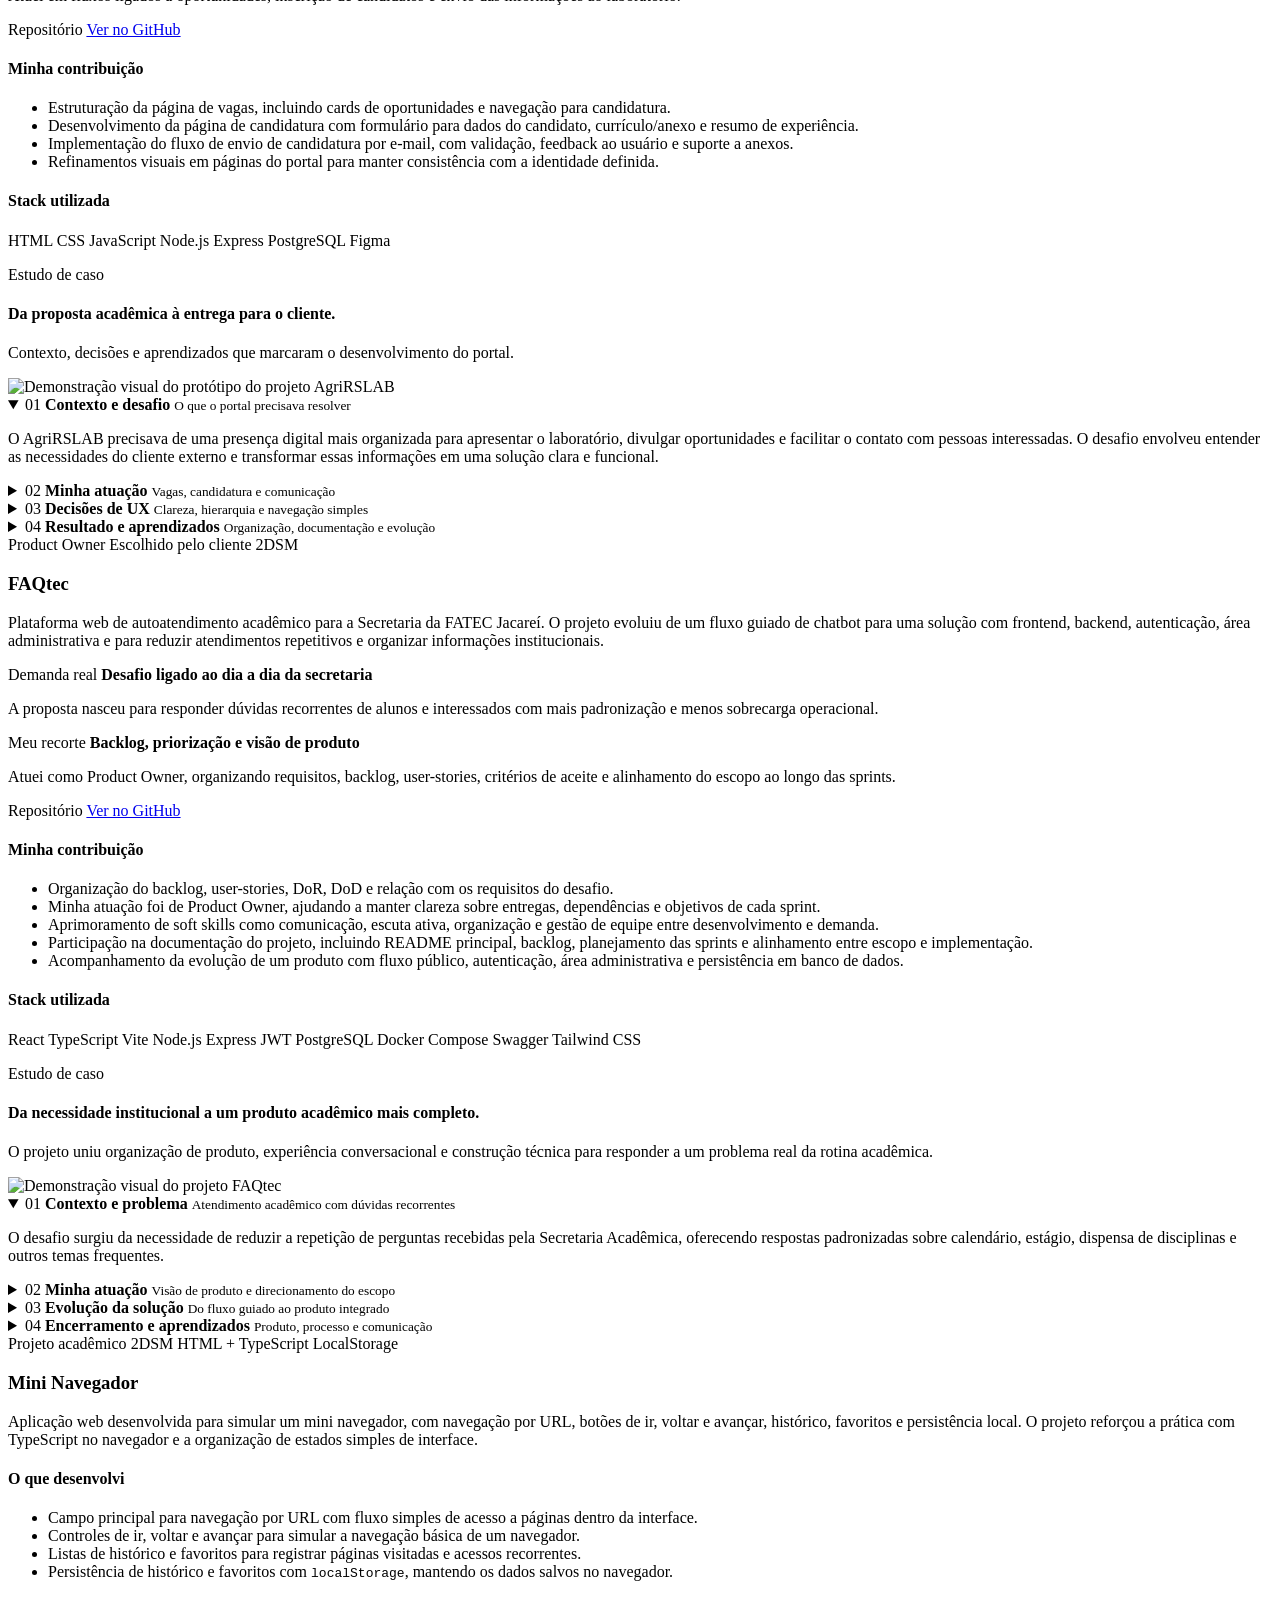
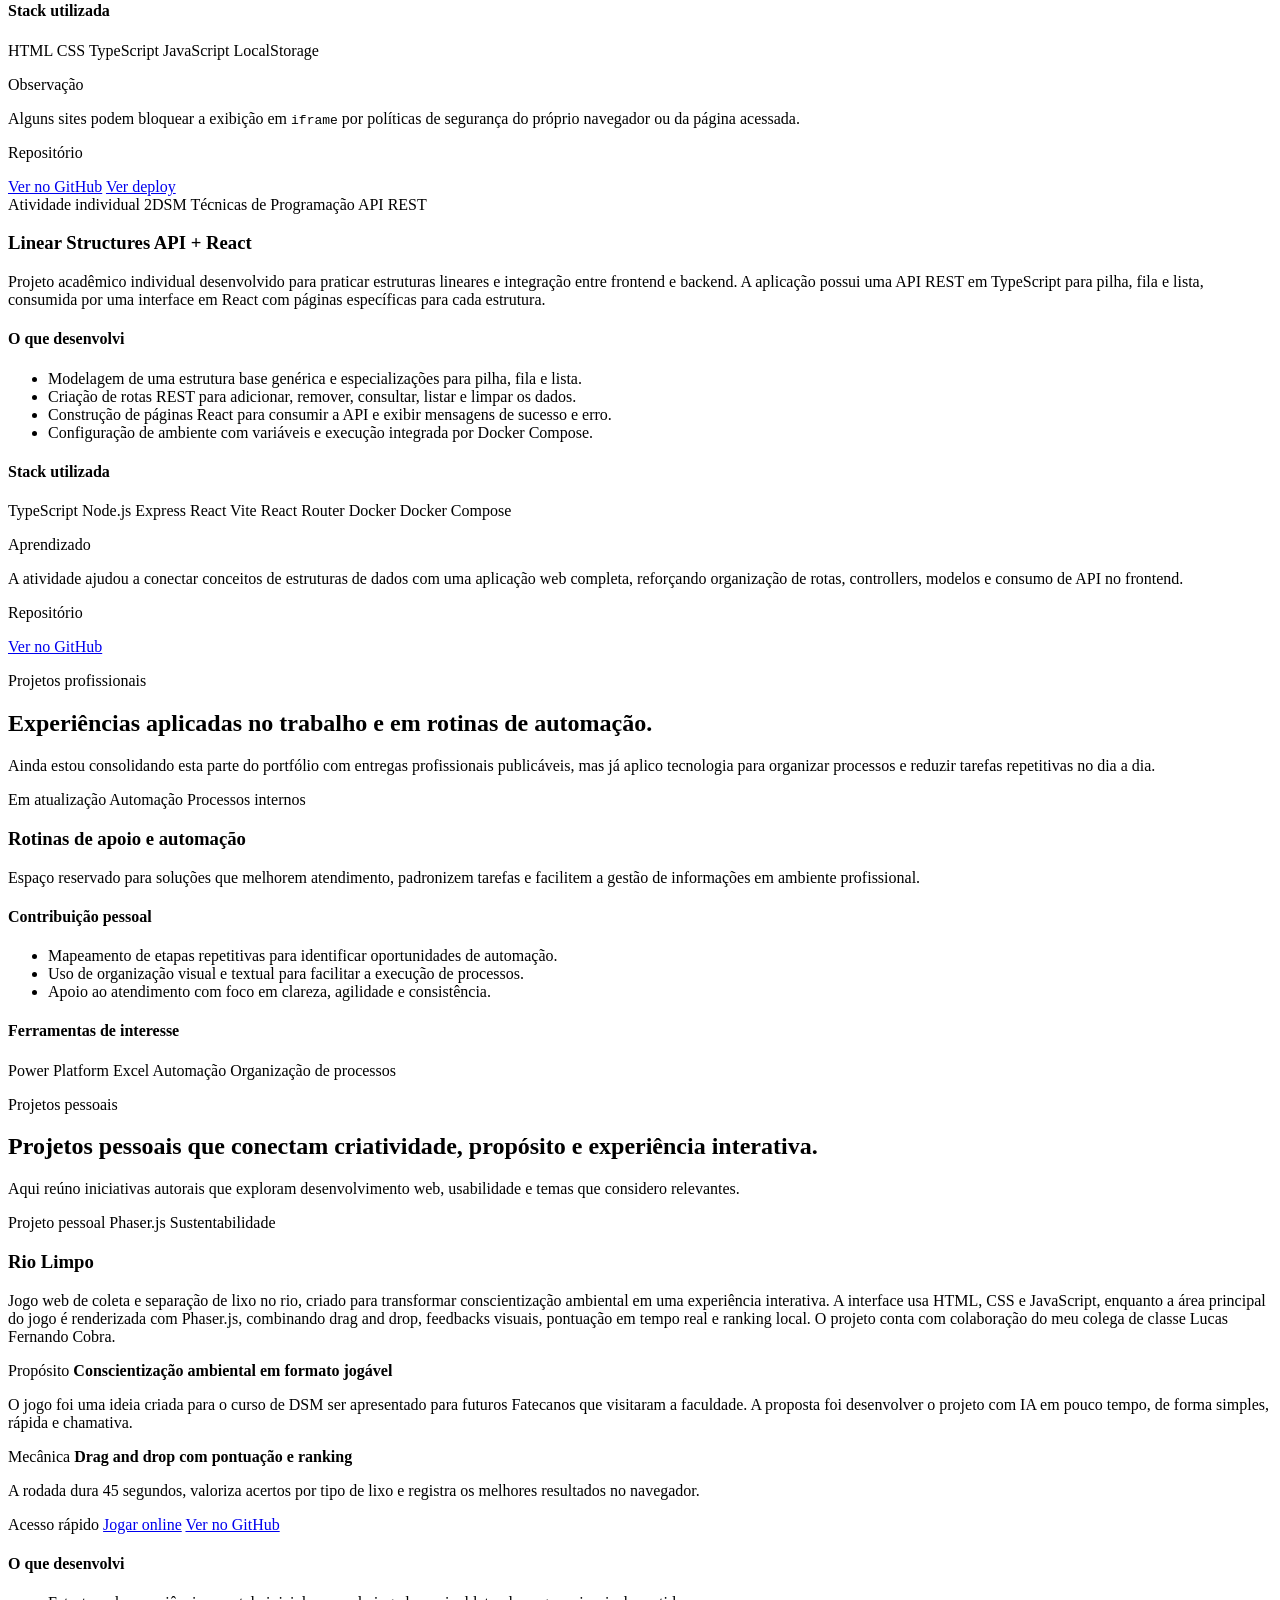
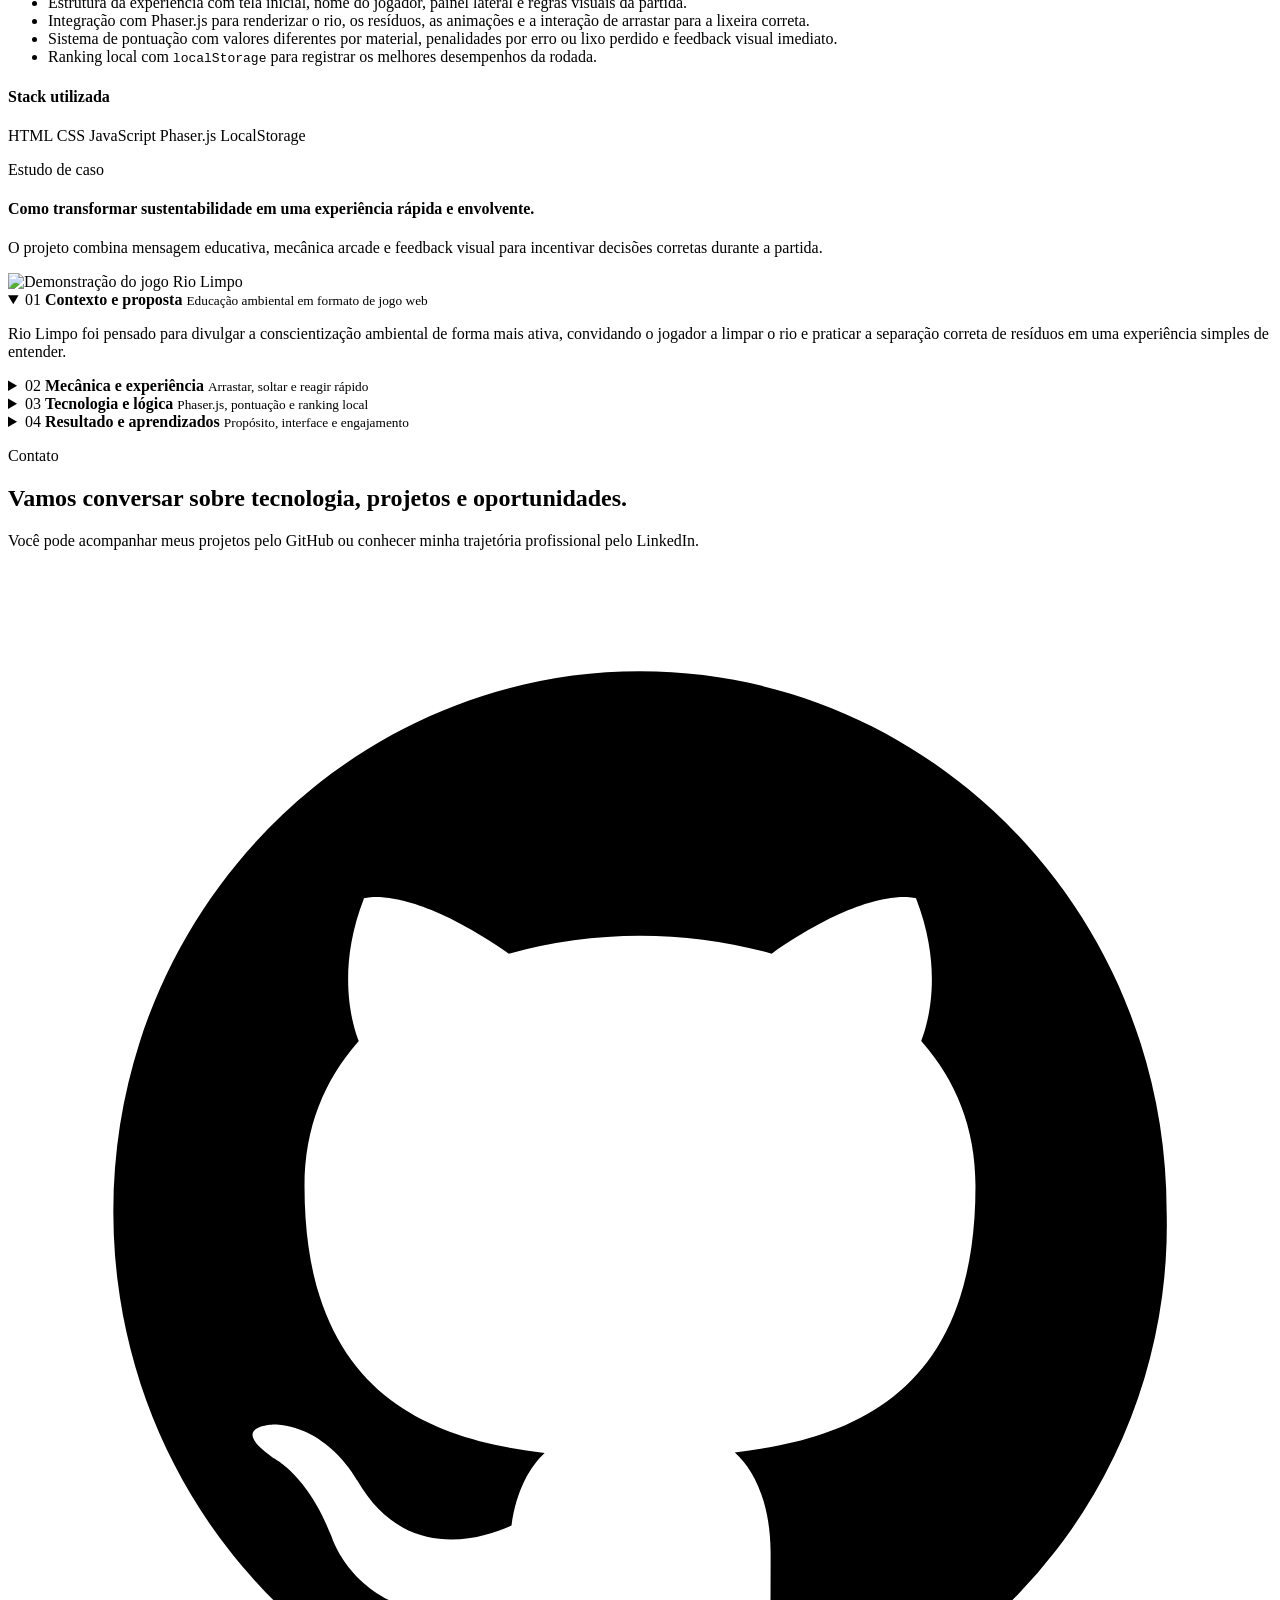
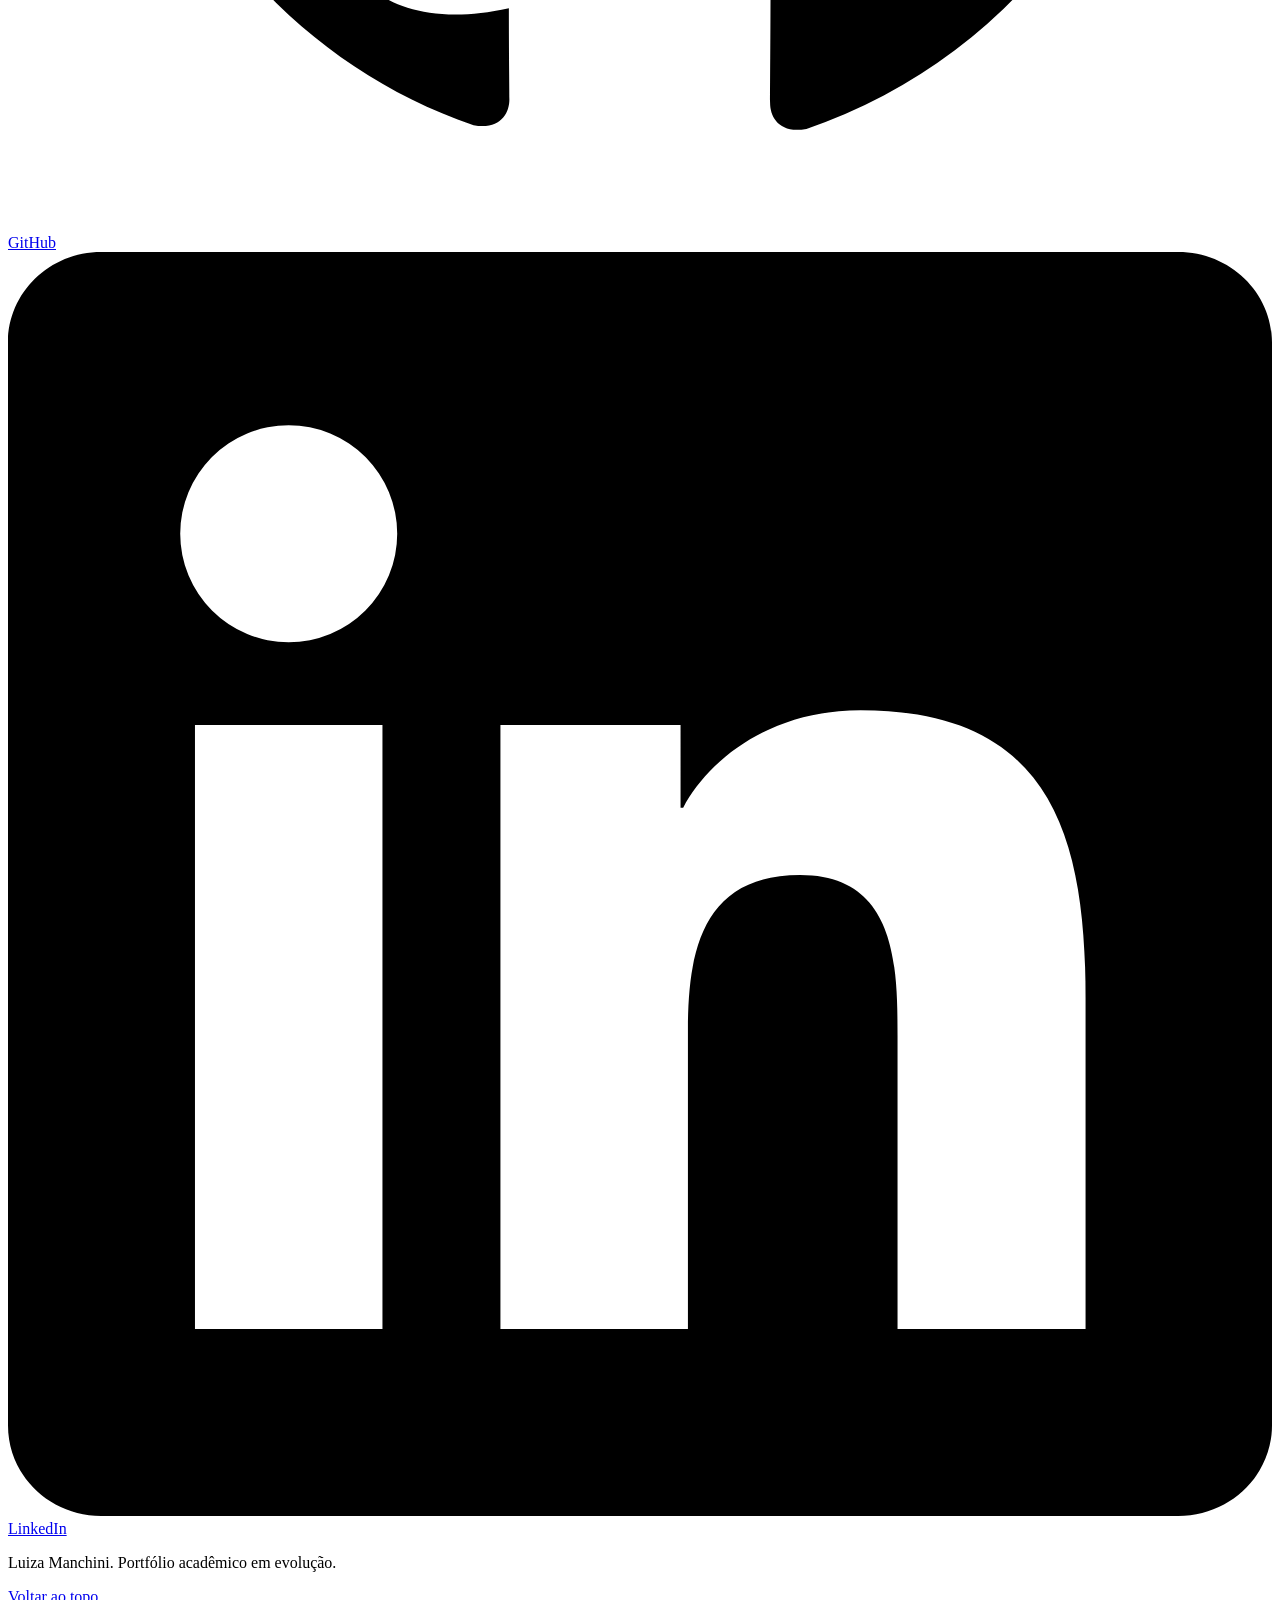
==== commit 1d27e567: "Sync docs deploy page" ====
--- a/docs/index.html
+++ b/docs/index.html
@@ -9,17 +9,17 @@
   <meta property="og:type" content="website">
   <meta property="og:title" content="Luiza Manchini | Portfólio Acadêmico">
   <meta property="og:description" content="Projetos acadêmicos, processo criativo e evolução de Luiza Manchini em Desenvolvimento de Software Multiplataforma.">
-  <meta property="og:image" content="../assets/images/perfil.jpeg">
+  <meta property="og:image" content="assets/images/perfil.jpeg">
   <meta name="twitter:card" content="summary_large_image">
   <meta name="twitter:title" content="Luiza Manchini | Portfólio Acadêmico">
   <meta name="twitter:description" content="Projetos acadêmicos, processo criativo e evolução de Luiza Manchini em Desenvolvimento de Software Multiplataforma.">
-  <meta name="twitter:image" content="../assets/images/perfil.jpeg">
+  <meta name="twitter:image" content="assets/images/perfil.jpeg">
   <meta name="theme-color" content="#e8d6cb">
   <title>Luiza Manchini | Portfólio Acadêmico</title>
-  <link rel="icon" type="image/svg+xml" href="../assets/icons/favicon.svg">
-  <link rel="stylesheet" href="../css/style.css">
+  <link rel="icon" type="image/svg+xml" href="assets/icons/favicon.svg">
+  <link rel="stylesheet" href="css/style.css">
   <script>document.documentElement.classList.add('js-ready');</script>
-  <script src="../js/script.js" defer></script>
+  <script src="js/script.js" defer></script>
 </head>
 <body>
   <a class="skip-link" href="#conteudo">Ir para o conteúdo principal</a>
@@ -82,7 +82,7 @@
         <div class="hero-visual" data-reveal>
           <div class="portrait-card">
             <span class="portrait-ring" aria-hidden="true"></span>
-            <img src="../assets/images/perfil.jpeg" alt="Retrato de Luiza Manchini" width="960" height="1280" decoding="async" fetchpriority="high">
+            <img src="assets/images/perfil.jpeg" alt="Retrato de Luiza Manchini" width="960" height="1280" decoding="async" fetchpriority="high">
 
             <div class="floating-note">
               <span class="note-label">Foco atual</span>
@@ -215,7 +215,7 @@
 
               <div class="case-study-content">
                 <div class="project-demo-card">
-                  <img src="../assets/images/GifFigma.gif" alt="Demonstração visual do protótipo do projeto AgriRSLAB" loading="lazy" decoding="async">
+                  <img src="assets/images/GifFigma.gif" alt="Demonstração visual do protótipo do projeto AgriRSLAB" loading="lazy" decoding="async">
                 </div>
 
                 <div class="case-study-list" aria-label="Etapas do estudo de caso">
@@ -336,7 +336,7 @@
 
               <div class="case-study-content">
                 <div class="project-demo-card" aria-label="Demonstração visual do FAQtec">
-                  <img src="../assets/images/GifFigma.gif" alt="Demonstração visual do projeto FAQtec" loading="lazy" decoding="async">
+                  <img src="assets/images/GifFigma.gif" alt="Demonstração visual do projeto FAQtec" loading="lazy" decoding="async">
                 </div>
 
                 <div class="case-study-list" aria-label="Etapas do estudo de caso do FAQtec">
@@ -608,7 +608,7 @@
 
               <div class="case-study-content">
                 <div class="project-demo-card">
-                  <img src="../assets/images/GifFigma.gif" alt="Demonstração do jogo Rio Limpo" loading="lazy" decoding="async">
+                  <img src="assets/images/GifFigma.gif" alt="Demonstração do jogo Rio Limpo" loading="lazy" decoding="async">
                 </div>
 
                 <div class="case-study-list" aria-label="Etapas do estudo de caso do Rio Limpo">
